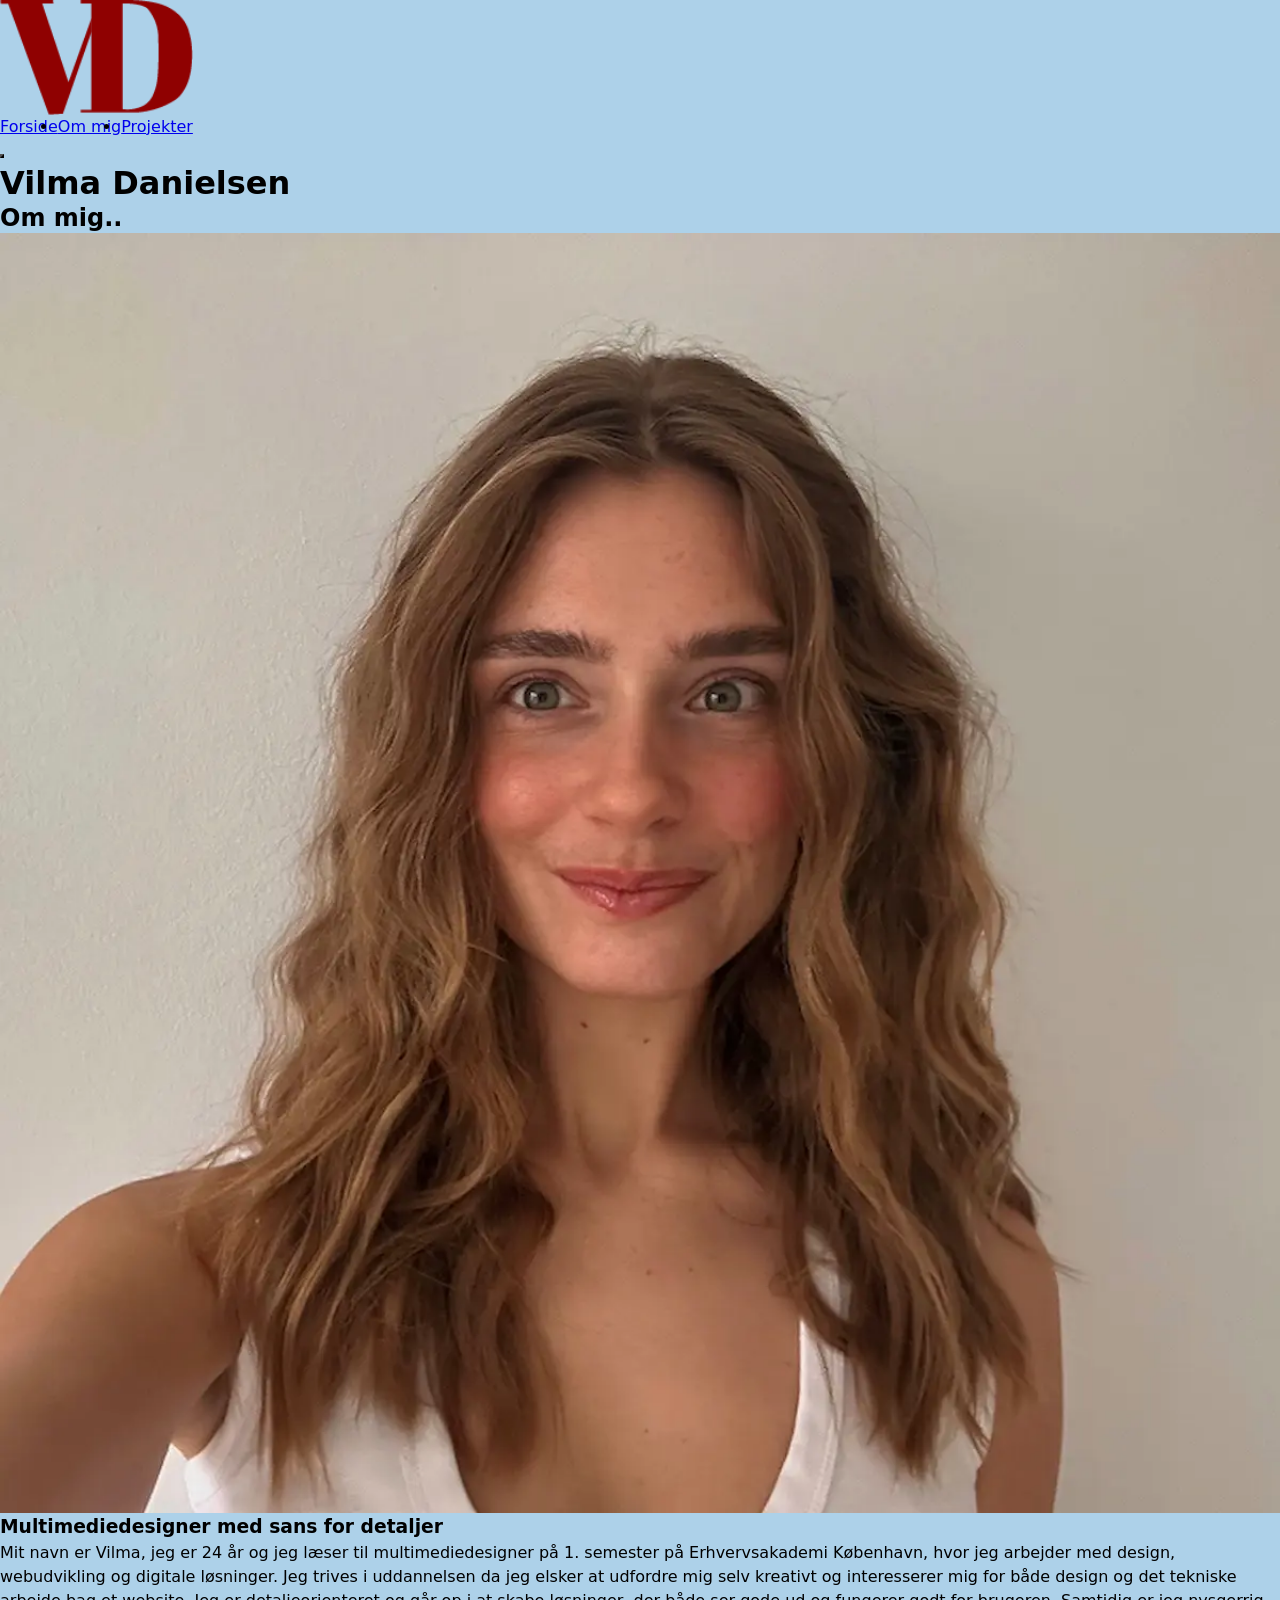
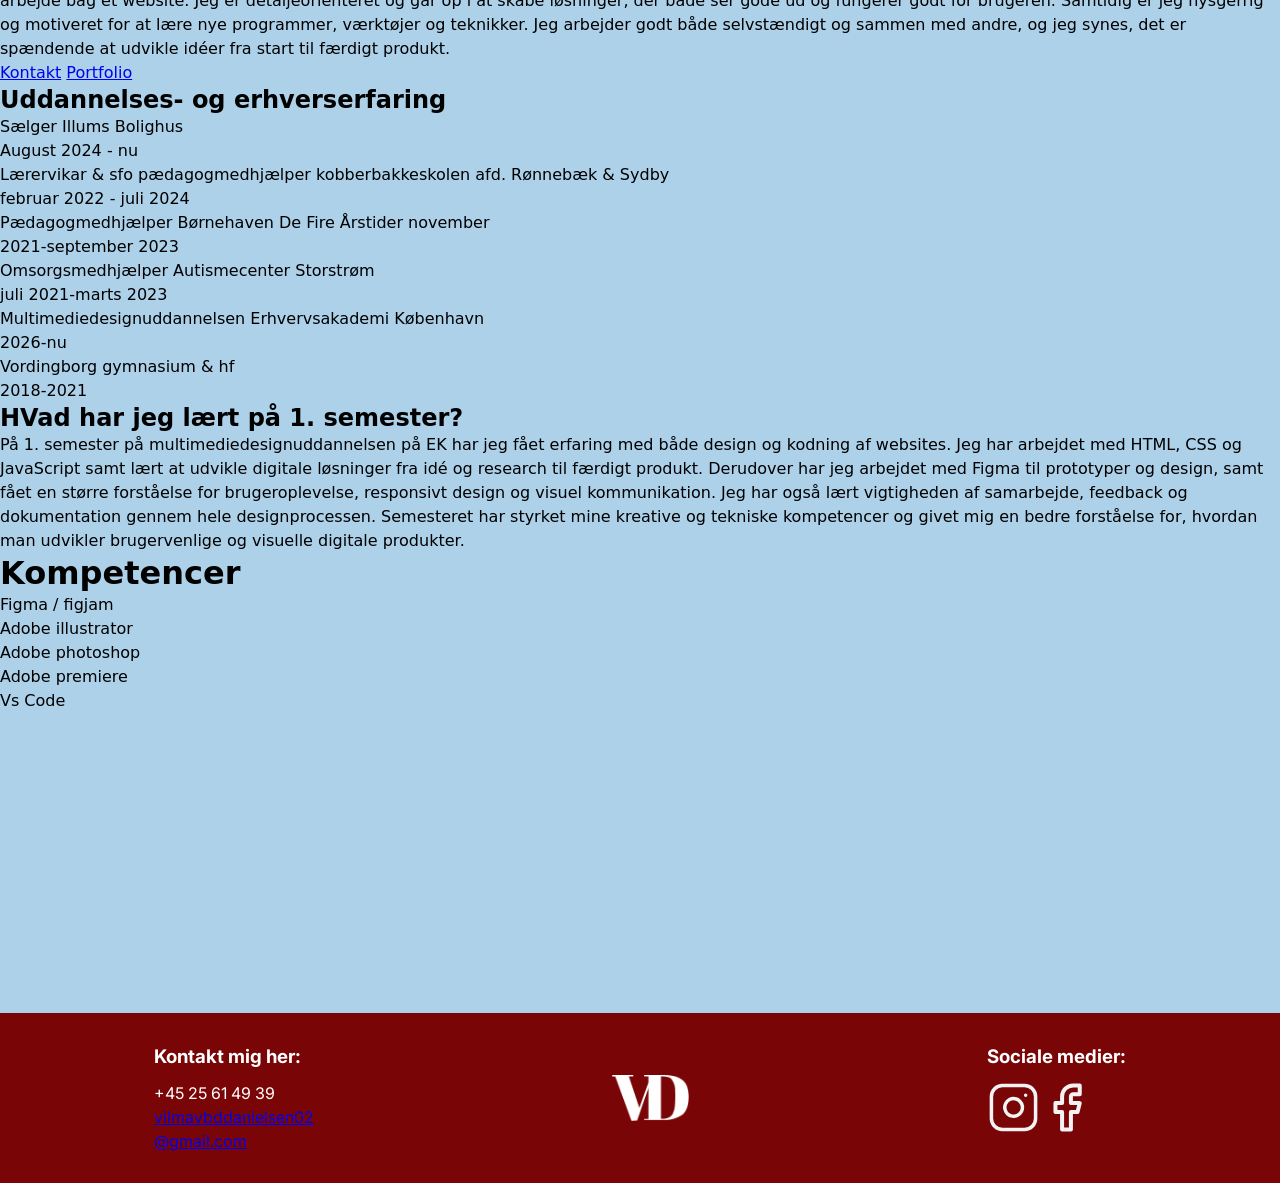
==== ommig.html @ a0822fd2 "første commit" ====
<!DOCTYPE html>
<html lang="da">

<head>
    <meta charset="UTF-8">
    <meta name="viewport" content="width=device-width, initial-scale=1.0">
    <title>Om mig</title>
    <meta name="robots" content="noindex">
    <link rel="preconnect" href="https://fonts.googleapis.com">
    <link rel="preconnect" href="https://fonts.gstatic.com" crossorigin>
    <link
        href="https://fonts.googleapis.com/css2?family=Bangers&family=Hedvig+Letters+Serif:opsz@12..24&family=Manrope:wght@200..800&display=swap"
        rel="stylesheet">
    <link rel="preconnect" href="https://fonts.googleapis.com">
    <link rel="preconnect" href="https://fonts.gstatic.com" crossorigin>
    <link
        href="https://fonts.googleapis.com/css2?family=Bangers&family=Hedvig+Letters+Serif:opsz@12..24&family=Inter:ital,opsz,wght@0,14..32,100..900;1,14..32,100..900&family=Manrope:wght@200..800&display=swap"
        rel="stylesheet">
    <link rel="stylesheet" href="custom.css">
    <link rel="stylesheet" href="layout.css">
    <link rel="stylesheet" href="style.css">


</head>

<body>

    <body>
        <header>
            <nav>
                <div>
                    <a class="logo-btn" href="index.html"><img src="img/logo.webp" alt="logo"></a>
                </div>
                <ul class="menu">
                    <li><a href="index.html">Forside</a></li>
                    <li><a href="ommig.html">Om mig</a></li>
                    <li><a href="projekter.html">Projekter</a></li>
                </ul>

                <button class="burger">
                    <span class="line"></span>
                    <span class="line"></span>
                    <span class="line"></span>
                </button>
            </nav>

        </header>

        <main>
            <h1>Vilma Danielsen</h1>
            <h2>Om mig..</h2>

            <!------ Om mig afsnit  ------>

            <div class="grid_1-1">
                <div><img src="img/portrait.webp" alt="portræt"></div>
                <div>
                    <h3>Multimediedesigner med
                        sans for detaljer</h3>
                    <p>Mit navn er Vilma, jeg er 24 år og jeg læser til multimediedesigner på 1. semester på
                        Erhvervsakademi København, hvor
                        jeg arbejder med design, webudvikling og digitale løsninger. Jeg trives i uddannelsen da jeg
                        elsker at udfordre mig selv
                        kreativt og interesserer mig for både design og det tekniske arbejde bag et website.

                        Jeg er detaljeorienteret og går op i at skabe løsninger, der både ser gode ud og fungerer godt
                        for brugeren. Samtidig er
                        jeg nysgerrig og motiveret for at lære nye programmer, værktøjer og teknikker. Jeg arbejder godt
                        både selvstændigt og
                        sammen med andre, og jeg synes, det er spændende at udvikle idéer fra start til færdigt produkt.
                    </p>

                    <!----- knapper i 'om mig'-afsnittet ------>
                    <div class="grid_1-1">
                        <a class="kontaktknap" href="#">Kontakt</a>
                        <a class="projekterknap" href="projekter.html">Portfolio</a>
                    </div>
                </div>
            </div>


            <!------ Uddannelses- og erhverserfaring liste ------>
            <h2>Uddannelses- og erhverserfaring</h2>
            <div class="grid_1-1">
                <div>
                    <ul>
                        <li>Sælger Illums Bolighus <br> August 2024 - nu</li>
                        <li> Lærervikar & sfo pædagogmedhjælper kobberbakkeskolen afd. Rønnebæk & Sydby <br> februar
                            2022 - juli 2024</li>
                        <li>Pædagogmedhjælper Børnehaven De Fire Årstider november <br> 2021-september 2023</li>

                        <li>Omsorgsmedhjælper Autismecenter Storstrøm <br> juli 2021-marts 2023</li>
                    </ul>
                </div>
                <!------------- opdelings-streg  -------------->
                <div>
                    <span class="footerline"></span>
                </div>
                <div>
                    <ul>
                        <li>Multimediedesignuddannelsen Erhvervsakademi København <br>2026-nu</li>
                        <li>Vordingborg gymnasium & hf <br> 2018-2021</li>
                    </ul>
                </div>
            </div>


            <!----- Afsnit om 1. semester  ----->

            <div class="semester-info">
                <h2>HVad har jeg lært på 1. semester?</h2>
                <p>På 1. semester på multimediedesignuddannelsen på EK har jeg fået erfaring med både design og kodning
                    af
                    websites. Jeg
                    har arbejdet med HTML, CSS og JavaScript samt lært at udvikle digitale løsninger fra idé og research
                    til
                    færdigt
                    produkt.

                    Derudover har jeg arbejdet med Figma til prototyper og design, samt fået en større forståelse for
                    brugeroplevelse,
                    responsivt design og visuel kommunikation.

                    Jeg har også lært vigtigheden af samarbejde, feedback og dokumentation gennem hele designprocessen.
                    Semesteret har
                    styrket mine kreative og tekniske kompetencer og givet mig en bedre forståelse for, hvordan man
                    udvikler
                    brugervenlige
                    og visuelle digitale produkter.</p>
            </div>

            <!----- kompetencer  -------->

            <h1>Kompetencer</h1>
            <div class="grid_1-1-1-1-1">
                <div>
                    <p>Figma / figjam</p>
                </div>
                <div>
                    <p>Adobe illustrator</p>
                </div>
                <div>
                    <p>Adobe photoshop</p>
                </div>
                <div>
                    <p>Adobe premiere</p>
                </div>
                <div>
                    <p>Vs Code</p>
                </div>
            </div>

        </main>


        <footer>
            <div class="footer-sektion">
                <div class="kontaktoplysninger">
                    <h3> Kontakt mig her:</h3>
                    <p>+45 25 61 49 39</p>
                    <a href="vilmavbddanielsen02@gmail.com">vilmavbddanielsen02 <br>@gmail.com</a>
                </div>
                <div class="logofooter">
                    <a href="index.html"><img src="img/logowhite.webp" alt="logo"></a>
                </div>
                <div>
                    <h3>Sociale medier:</h3>
                    <div class="medierikoner">
                        <div><a href="https://www.instagram.com/vilmabaltzer/"><img src="img/ig-logo.svg"
                                    alt="insta"></a>
                        </div>
                        <div><a href="https://www.facebook.com/profile.php?id=100009377991210&locale=da_DK"><img
                                    src="img/fb-logo.svg" alt="fb"></a>
                        </div>
                    </div>
                </div>

            </div>

        </footer>

    </body>







</body>

</html>
---- custom.css ----
:root {
  /*  Margins */
  --margin-head-bottom: 5px;
  --margin-inline: 30px;

  /* baggrundsfarve */
  --color-bg: #add1e9;

  /* bordeaux farve */
  --color-red: #7a0506;

  /* Global menu */
  --color-menu-bg: #ffffff;

  /* cta knapper */
  --cta-weight: bold;
  --cta-text-transform: uppercase;

  /* Headlines (size)*/
  --font-h1-size: 280px;
  --font-h2-size: 64px;
  --font-h3-size: 48px;

  /* Headlines (size)*/
  --font-h1-family: Hedvig Letters Serif;
  --font-h2-family: Inter;
  --font-h3-family: Inter;

  /* Headlines (color) */
  --color-headline-bg: #7a0506;

  /* Tekst */
  --color-text: #7a0506;
  --font-text-family: Inter;

  /* knapper radius */
  --btn-radius: 10px;

  /* favicon farve */
  --color-favicon: #000000;

  /* logo farve */
  --color-logo: #7a0506;
}
---- layout.css ----
/************************ mobil site  *****************************/

/********* header **************/

header {
  position: sticky; /*så den sidder fast*/
  top: 0; /*den sticker fra top 0*/
  display: flex;
}

.logoimg {
  width: 77px;
  height: 46px;
}

/**************** Menu ****************************/

/***************** forside ********************/

.hero {
  display: grid;
  grid-template-columns: 1fr 1fr;
  padding: 40px;
  max-width: 900px;
  position: relative;
}

/* stor overskrift */
.indexoverskrift {
  grid-column: 1/-1;
}

/* billede */
.indexvilma {
  grid-column: 2;
  grid-row: 2;
}

/*********** footer *******************/

.footer-sektion {
  display: flex;
  flex-direction: row;
  justify-content: space-around;
}

.medierikoner {
  display: flex;
  flex-direction: row;
}

/************************** desktop **************************/

@media (min-width: 1000px) {
  /* menu */
  nav ul {
    display: flex;
    justify-content: flex-end;
    align-items: center;
  }

  /********* forside *************/
  /*teaser projekter */

  .indexgrid_1-2 {
    display: grid;
    grid-template-columns: 1fr 2fr;
  }
}
---- style.css ----
/************* RESET **********/

*,
::before,
::after {
  box-sizing: border-box;
  margin: 0;
  padding: 0;
}

html {
  interpolate-size: allow-keywords;
  font-family: system-ui, sans-serif;
  line-height: 1.5;
  -webkit-font-smoothing: antialiased;
}

h1,
h2 {
  line-height: 1.25;
}

p,
li {
  text-wrap: pretty;
}

img,
svg {
  display: block;
  width: 100%;
  height: auto;
}

label {
  display: block;
}

input,
button,
textarea,
select {
  font: inherit;
  color: inherit;
  background-color: transparent;
  font-size: max(1em, 16px);
}

textarea {
  resize: none;
  min-height: 4lh;
}

legend {
  padding: 0;
}

select,
::picker(select) {
  appearance: base-select;
}

/******** FONTE ********/

.hedvig-letters-serif-overskrifter {
  font-family: "Hedvig Letters Serif", serif;
  font-optical-sizing: auto;
  font-weight: 400;
  font-style: normal;
}

.inter-tekst {
  font-family: "Inter", sans-serif;
  font-optical-sizing: auto;
  font-weight: normal;
  font-style: normal;
}

/* baggrundsfarve */
body {
  background-color: var(--color-bg);
}

/************* Forside ***************/

/* overskrifter*/
.indexoverskrift {
  font-family: var(--font-h1-family);
  font-size: 64px;
  color: var(--color-headline-bg);
  letter-spacing: -2.3%;
}

.ommigteaser {
  grid-column: 1/-1;
  font-family: var(--font-text-family);
  color: var(--color-text);
}
.ommigteaser h2 {
  margin-bottom: 20px;
}
.ommigteaser p {
  max-width: 350px;
  margin-bottom: 20px;
}

.ommigteaser a {
  display: inline-block;
  background: var(--color-red);
  color: white;
  padding: 10px 20px;
  text-decoration: none;
  border-radius: 5px;
}

/* billede */
.indexvilma {
  margin-top: -120px;
}
.indexvilma img {
  width: 100%;
  max-width: 300px;
}

.indexvilma p {
  margin-top: 5px;
  color: var(--color-text);
}

/******** projekter teaser ******/

.indexgrid_1-2 {
  background-color: var(--color-red);
  width: 100%;
  height: 600px;
  margin-inline: 45px;
  padding: 40px;
}

.teaserprojektimg {
  border: 1px solid black;
  object-fit: cover;
}

.indexgrid_1-2 h2 {
  color: white;
  margin-top: 20px;
}

.indexgrid_1-2 p {
  color: white;
  margin-top: 10px;
}

.indexprojektknap {
  display: inline-block;
  background: white;
  color: var(--color-red);
  padding: 10px 20px;
  text-decoration: none;
  border-radius: 5px;
}

/*** footer ***/

footer {
  background-color: var(--color-red);
  margin-top: 300px;
  padding-inline: 5px;
  padding-block: 30px;
  font-family: Inter;
  color: white;
  font-weight: 100px;
}

.logofooter {
  width: 77px;
  height: 46px;
  align-self: center;
}

.footer-sektion h3 {
  margin-bottom: 10px;
}
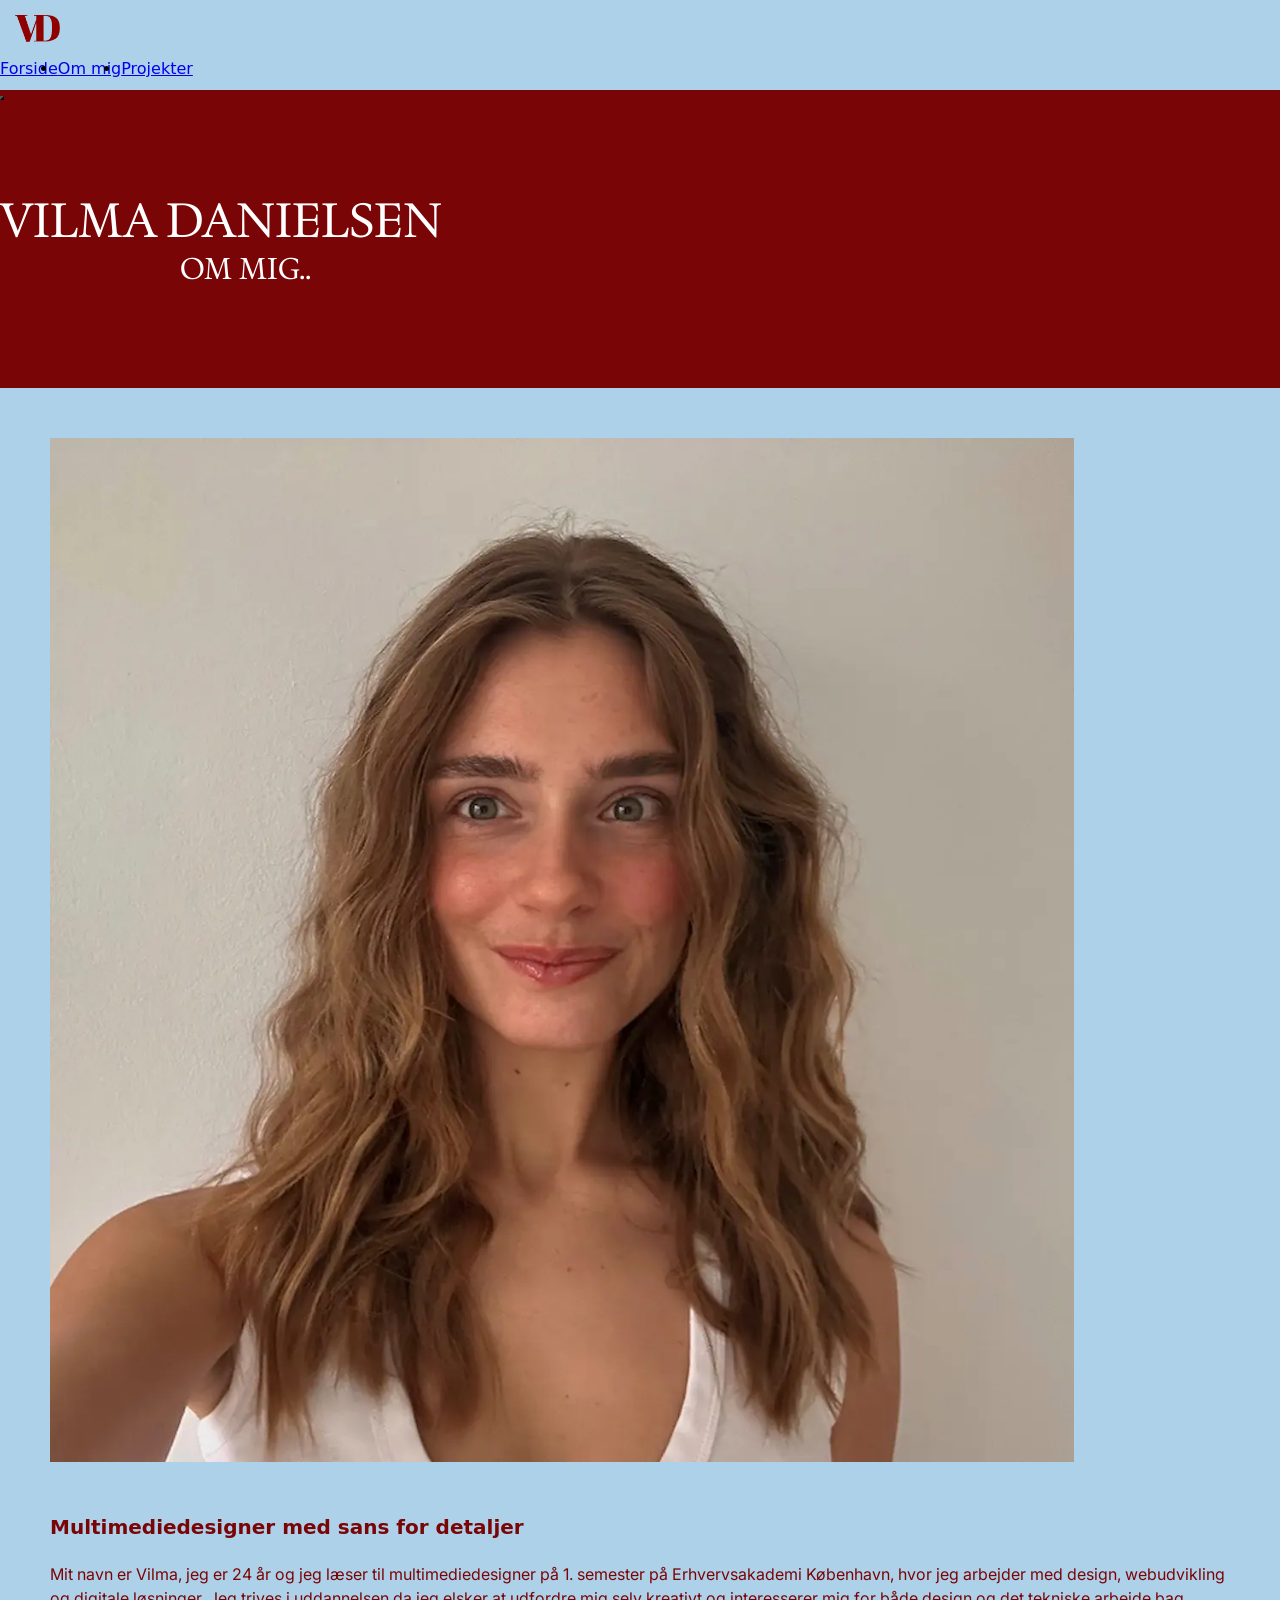
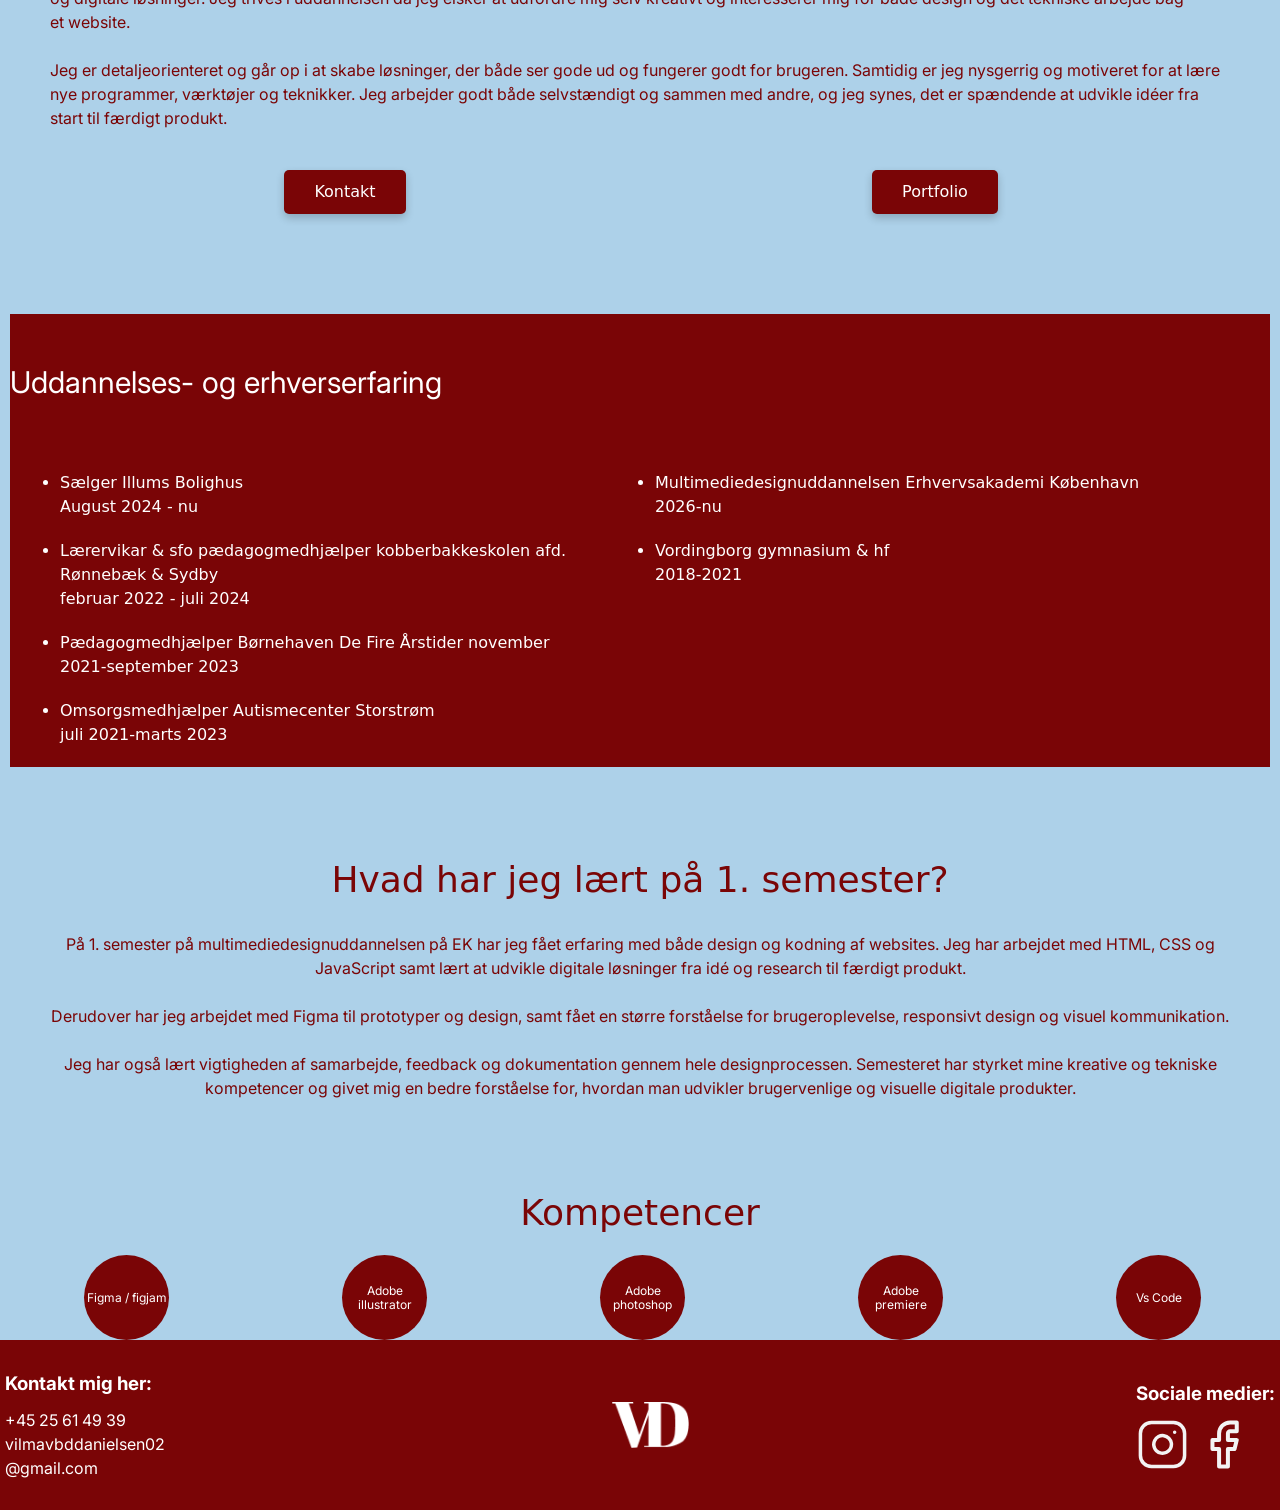
==== commit 18d4ff00: "mobilesite" ====
--- a/ommig.html
+++ b/ommig.html
@@ -47,109 +47,118 @@
         </header>
 
         <main>
-            <h1>Vilma Danielsen</h1>
-            <h2>Om mig..</h2>
-
-            <!------ Om mig afsnit  ------>
-
-            <div class="grid_1-1">
-                <div><img src="img/portrait.webp" alt="portræt"></div>
+            <section class="ommigside">
+                <div class="om-overskrifter">
+                    <h1>Vilma Danielsen</h1>
+                    <h2>Om mig..</h2>
+                </div>
+                <!------ Om mig afsnit  ------>
+
                 <div>
-                    <h3>Multimediedesigner med
-                        sans for detaljer</h3>
-                    <p>Mit navn er Vilma, jeg er 24 år og jeg læser til multimediedesigner på 1. semester på
-                        Erhvervsakademi København, hvor
-                        jeg arbejder med design, webudvikling og digitale løsninger. Jeg trives i uddannelsen da jeg
-                        elsker at udfordre mig selv
-                        kreativt og interesserer mig for både design og det tekniske arbejde bag et website.
-
-                        Jeg er detaljeorienteret og går op i at skabe løsninger, der både ser gode ud og fungerer godt
-                        for brugeren. Samtidig er
-                        jeg nysgerrig og motiveret for at lære nye programmer, værktøjer og teknikker. Jeg arbejder godt
-                        både selvstændigt og
-                        sammen med andre, og jeg synes, det er spændende at udvikle idéer fra start til færdigt produkt.
+                    <div><img class="om-img" src="img/portrait.webp" alt="portræt"></div>
+                    <div class="om-info">
+                        <h3>Multimediedesigner med
+                            sans for detaljer</h3>
+                        <p>Mit navn er Vilma, jeg er 24 år og jeg læser til multimediedesigner på 1. semester på
+                            Erhvervsakademi København, hvor
+                            jeg arbejder med design, webudvikling og digitale løsninger. Jeg trives i uddannelsen da jeg
+                            elsker at udfordre mig selv
+                            kreativt og interesserer mig for både design og det tekniske arbejde bag et website.
+                            <br><br>Jeg
+                            er detaljeorienteret og går op i at skabe løsninger, der både ser gode ud og fungerer
+                            godt
+                            for brugeren. Samtidig er
+                            jeg nysgerrig og motiveret for at lære nye programmer, værktøjer og teknikker. Jeg arbejder
+                            godt
+                            både selvstændigt og
+                            sammen med andre, og jeg synes, det er spændende at udvikle idéer fra start til færdigt
+                            produkt.
+                        </p>
+
+                        <!----- knapper i 'om mig'-afsnittet ------>
+                        <div class="omafsnitknapper">
+                            <a class="kontaktknap" href="#">Kontakt</a>
+                            <a class="projekterknap" href="projekter.html">Portfolio</a>
+                        </div>
+                    </div>
+                </div>
+            </section>
+
+            <!------ Uddannelses- og erhverserfaring liste ------>
+            <section class="om-udd">
+                <h2>Uddannelses- og erhverserfaring</h2>
+                <div class="grid_1-1">
+                    <div class="erhverv">
+                        <ul>
+                            <li>Sælger Illums Bolighus <br> August 2024 - nu</li>
+                            <li> Lærervikar & sfo pædagogmedhjælper kobberbakkeskolen afd. Rønnebæk & Sydby <br> februar
+                                2022 - juli 2024</li>
+                            <li>Pædagogmedhjælper Børnehaven De Fire Årstider november <br> 2021-september 2023</li>
+
+                            <li>Omsorgsmedhjælper Autismecenter Storstrøm <br> juli 2021-marts 2023</li>
+                        </ul>
+                    </div>
+                    <!------------- opdelings-streg  -------------->
+                    <!-- <div>
+                        <span class="footerline"></span>
+                    </div> -->
+                    <div class="uddannelse">
+                        <ul>
+                            <li>Multimediedesignuddannelsen Erhvervsakademi København <br>2026-nu</li>
+                            <li>Vordingborg gymnasium & hf <br> 2018-2021</li>
+                        </ul>
+                    </div>
+                </div>
+            </section>
+
+
+            <!----- Afsnit om 1. semester  ----->
+            <section>
+                <div class="semester-info">
+                    <h2>Hvad har jeg lært på 1. semester?</h2>
+                    <p>På 1. semester på multimediedesignuddannelsen på EK har jeg fået erfaring med både design og
+                        kodning
+                        af websites. Jeg har arbejdet med HTML, CSS og JavaScript samt lært at udvikle digitale
+                        løsninger
+                        fra idé og research
+                        til færdigt produkt. <br> <br>
+
+                        Derudover har jeg arbejdet med Figma til prototyper og design, samt fået en større forståelse
+                        for
+                        brugeroplevelse,
+                        responsivt design og visuel kommunikation.
+                        <br><br>Jeg har også lært vigtigheden af samarbejde, feedback og dokumentation gennem hele
+                        designprocessen.
+                        Semesteret har
+                        styrket mine kreative og tekniske kompetencer og givet mig en bedre forståelse for, hvordan man
+                        udvikler
+                        brugervenlige
+                        og visuelle digitale produkter.
                     </p>
-
-                    <!----- knapper i 'om mig'-afsnittet ------>
-                    <div class="grid_1-1">
-                        <a class="kontaktknap" href="#">Kontakt</a>
-                        <a class="projekterknap" href="projekter.html">Portfolio</a>
-                    </div>
-                </div>
-            </div>
-
-
-            <!------ Uddannelses- og erhverserfaring liste ------>
-            <h2>Uddannelses- og erhverserfaring</h2>
-            <div class="grid_1-1">
-                <div>
-                    <ul>
-                        <li>Sælger Illums Bolighus <br> August 2024 - nu</li>
-                        <li> Lærervikar & sfo pædagogmedhjælper kobberbakkeskolen afd. Rønnebæk & Sydby <br> februar
-                            2022 - juli 2024</li>
-                        <li>Pædagogmedhjælper Børnehaven De Fire Årstider november <br> 2021-september 2023</li>
-
-                        <li>Omsorgsmedhjælper Autismecenter Storstrøm <br> juli 2021-marts 2023</li>
-                    </ul>
-                </div>
-                <!------------- opdelings-streg  -------------->
-                <div>
-                    <span class="footerline"></span>
-                </div>
-                <div>
-                    <ul>
-                        <li>Multimediedesignuddannelsen Erhvervsakademi København <br>2026-nu</li>
-                        <li>Vordingborg gymnasium & hf <br> 2018-2021</li>
-                    </ul>
-                </div>
-            </div>
-
-
-            <!----- Afsnit om 1. semester  ----->
-
-            <div class="semester-info">
-                <h2>HVad har jeg lært på 1. semester?</h2>
-                <p>På 1. semester på multimediedesignuddannelsen på EK har jeg fået erfaring med både design og kodning
-                    af
-                    websites. Jeg
-                    har arbejdet med HTML, CSS og JavaScript samt lært at udvikle digitale løsninger fra idé og research
-                    til
-                    færdigt
-                    produkt.
-
-                    Derudover har jeg arbejdet med Figma til prototyper og design, samt fået en større forståelse for
-                    brugeroplevelse,
-                    responsivt design og visuel kommunikation.
-
-                    Jeg har også lært vigtigheden af samarbejde, feedback og dokumentation gennem hele designprocessen.
-                    Semesteret har
-                    styrket mine kreative og tekniske kompetencer og givet mig en bedre forståelse for, hvordan man
-                    udvikler
-                    brugervenlige
-                    og visuelle digitale produkter.</p>
-            </div>
-
+                </div>
+            </section>
             <!----- kompetencer  -------->
-
-            <h1>Kompetencer</h1>
-            <div class="grid_1-1-1-1-1">
-                <div>
-                    <p>Figma / figjam</p>
-                </div>
-                <div>
-                    <p>Adobe illustrator</p>
-                </div>
-                <div>
-                    <p>Adobe photoshop</p>
-                </div>
-                <div>
-                    <p>Adobe premiere</p>
-                </div>
-                <div>
-                    <p>Vs Code</p>
-                </div>
-            </div>
-
+            <section class="kompetencer">
+
+                <h2>Kompetencer</h2>
+                <div class="grid_1-1-1-1-1">
+                    <div class="cirkel">
+                        <p>Figma / figjam</p>
+                    </div>
+                    <div class="cirkel">
+                        <p>Adobe illustrator</p>
+                    </div>
+                    <div class="cirkel">
+                        <p>Adobe photoshop</p>
+                    </div>
+                    <div class="cirkel">
+                        <p>Adobe premiere</p>
+                    </div>
+                    <div class="cirkel" s>
+                        <p>Vs Code</p>
+                    </div>
+                </div>
+            </section>
         </main>
 
 
--- a/custom.css
+++ b/custom.css
@@ -19,7 +19,7 @@
   /* Headlines (size)*/
   --font-h1-size: 280px;
   --font-h2-size: 64px;
-  --font-h3-size: 48px;
+  --font-h3-size: 24px;
 
   /* Headlines (size)*/
   --font-h1-family: Hedvig Letters Serif;
@@ -32,6 +32,7 @@
   /* Tekst */
   --color-text: #7a0506;
   --font-text-family: Inter;
+  --font-text-size: 16px;
 
   /* knapper radius */
   --btn-radius: 10px;
--- a/layout.css
+++ b/layout.css
@@ -5,6 +5,7 @@
 header {
   position: sticky; /*så den sidder fast*/
   top: 0; /*den sticker fra top 0*/
+  z-index: 1;
   display: flex;
 }
 
@@ -13,40 +14,52 @@
   height: 46px;
 }
 
-/**************** Menu ****************************/
+/**************** Menu ***************/
 
-/***************** forside ********************/
+/*************** om mig s. 2 ***************/
 
-.hero {
+/* om mig afsnit */
+.omafsnitknapper {
   display: grid;
   grid-template-columns: 1fr 1fr;
-  padding: 40px;
-  max-width: 900px;
-  position: relative;
 }
 
-/* stor overskrift */
-.indexoverskrift {
-  grid-column: 1/-1;
+/* uddannelses og erhvervserfaring */
+.grid_1-1 {
+  display: grid;
+  grid-template-columns: 1fr 1fr;
+  align-items: start;
 }
 
-/* billede */
-.indexvilma {
+.erhverv {
+  grid-column: 1;
+  grid-row: 1;
+}
+
+.uddannelse {
   grid-column: 2;
-  grid-row: 2;
+  grid-row: 1;
+}
+
+/* kompetencer */
+.grid_1-1-1-1-1 {
+  display: grid;
+  grid-template-columns: repeat(5, 1fr);
+  gap: 10px;
+  justify-items: center;
 }
 
 /*********** footer *******************/
 
 .footer-sektion {
   display: flex;
-  flex-direction: row;
-  justify-content: space-around;
+  justify-content: space-between;
+  align-items: center;
 }
 
 .medierikoner {
   display: flex;
-  flex-direction: row;
+  gap: 8px;
 }
 
 /************************** desktop **************************/
@@ -59,7 +72,42 @@
     align-items: center;
   }
 
-  /********* forside *************/
+  /***************** forside ********************/
+
+  .hero {
+    display: grid;
+    grid-template-columns: 1fr 1fr;
+    position: relative;
+    max-width: 960px;
+    margin: 0 auto;
+  }
+
+  /* stor overskrift */
+  .indexoverskrift {
+    grid-column: 1/-1;
+  }
+
+  /***** om mig teaser ******/
+  .ommigteaser {
+    grid-column: 1;
+    grid-row: 2;
+  }
+
+  /* billede */
+
+  .indexvilma img {
+    width: clamp(250px, 40vw, 520px);
+    height: auto;
+  }
+
+  .indexvilma {
+    grid-column: 2;
+    grid-row: 2;
+    margin-top: -80px;
+    margin-right: 0px;
+    width: 100%;
+  }
+
   /*teaser projekter */
 
   .indexgrid_1-2 {
--- a/style.css
+++ b/style.css
@@ -76,32 +76,65 @@
   font-style: normal;
 }
 
-/* baggrundsfarve */
+/* generelle*/
+
+/*baggrundsfarve */
 body {
   background-color: var(--color-bg);
 }
 
+body p {
+  color: var(--color-text);
+  font-family: var(--font-text-family);
+  font-size: var(--font-text-size);
+}
+
+/********* header *******************/
+header {
+  background-color: var(--color-bg);
+  height: 60px;
+}
+.logo-btn img {
+  width: 45px;
+  height: 27px;
+  margin: 15px;
+}
+
 /************* Forside ***************/
 
-/* overskrifter*/
+/* hero sektion*/
 .indexoverskrift {
+  margin-top: 20px;
   font-family: var(--font-h1-family);
-  font-size: 64px;
+  font-size: clamp(5.5rem, 14vw, 10rem);
+  line-height: 0.75;
   color: var(--color-headline-bg);
   letter-spacing: -2.3%;
 }
 
+.indexvilma p {
+  margin-top: 5px;
+}
+
+.indexvilma {
+  width: 60%;
+  justify-self: right;
+  margin-top: -19%;
+}
+
+/* om mig sektion */
+
 .ommigteaser {
-  grid-column: 1/-1;
   font-family: var(--font-text-family);
-  color: var(--color-text);
+  margin-block: 50px 100px;
+  margin-inline: 20px;
 }
 .ommigteaser h2 {
   margin-bottom: 20px;
+  color: var(--color-text);
 }
 .ommigteaser p {
-  max-width: 350px;
-  margin-bottom: 20px;
+  margin-bottom: 15px;
 }
 
 .ommigteaser a {
@@ -111,66 +144,293 @@
   padding: 10px 20px;
   text-decoration: none;
   border-radius: 5px;
-}
-
-/* billede */
-.indexvilma {
-  margin-top: -120px;
-}
-.indexvilma img {
-  width: 100%;
-  max-width: 300px;
-}
-
-.indexvilma p {
-  margin-top: 5px;
-  color: var(--color-text);
-}
-
-/******** projekter teaser ******/
+  box-shadow: 0 4px 8px rgba(0, 0, 0, 0.2);
+}
+
+/*projekter teaser */
+
+.projektsektion {
+  background-color: var(--color-red);
+  padding: 50px 35px;
+  margin: 40px;
+}
 
 .indexgrid_1-2 {
-  background-color: var(--color-red);
-  width: 100%;
-  height: 600px;
-  margin-inline: 45px;
-  padding: 40px;
+  background-color: var(--color-bg);
+  max-width: 400px;
+  margin: 0 auto;
+  padding: 25px;
 }
 
 .teaserprojektimg {
-  border: 1px solid black;
+  border: 1px solid var(--color-red);
   object-fit: cover;
 }
 
 .indexgrid_1-2 h2 {
-  color: white;
+  color: var(--color-text);
   margin-top: 20px;
+  justify-self: left;
 }
 
 .indexgrid_1-2 p {
-  color: white;
+  color: var(--color-text);
   margin-top: 10px;
 }
+
+/* cta teaser projekt knap */
 
 .indexprojektknap {
   display: inline-block;
-  background: white;
-  color: var(--color-red);
+  background: var(--color-red);
+  color: white;
   padding: 10px 20px;
   text-decoration: none;
   border-radius: 5px;
-}
-
-/*** footer ***/
+  margin-top: 20px;
+  font-weight: normal;
+}
+
+/******************* Om mig s. 2 *****************************/
+
+/* overskrifter */
+.om-overskrifter {
+  background-color: var(--color-red);
+  padding-block: 100px;
+  font-family: var(--font-h1-family);
+  text-transform: uppercase;
+  margin-block: 30px;
+}
+
+.om-overskrifter h1,
+h2 {
+  font-weight: normal;
+  color: white;
+  justify-self: center;
+}
+
+.om-overskrifter h1 {
+  font-size: 48px;
+}
+
+.om-overskrifter h2 {
+  padding-left: 180px;
+  font-size: 30px;
+}
+
+/* portrætbillede */
+.om-img {
+  width: 80%;
+  margin: 50px;
+}
+
+/* om mig afsnit */
+.om-info {
+  margin-inline: 50px;
+}
+
+.om-info h3 {
+  margin-block: 50px 20px;
+  color: var(--color-text);
+  font-size: 20px;
+}
+
+.omafsnitknapper {
+  justify-items: center;
+  margin-block: 40px 100px;
+}
+/* styling af hver knap*/
+.kontaktknap,
+.projekterknap {
+  display: inline-block;
+  background: var(--color-red);
+  color: white;
+  padding: 10px 30px;
+  text-decoration: none;
+  border-radius: 5px;
+  box-shadow: 0 4px 8px rgba(0, 0, 0, 0.2);
+}
+
+/* uddanelses og erhvervserfaring afsnit*/
+
+.om-udd {
+  background-color: var(--color-red);
+  margin-inline: 10px;
+  padding-top: 50px;
+  margin-bottom: 50px;
+}
+
+.om-udd h2 {
+  font-family: Inter;
+  font-size: 30px;
+}
+
+/* .footerline {
+  height: 20px;
+  width: 2px;
+  color: white;
+  justify-self: center;
+} */
+.grid_1-1 {
+  margin-top: 50px;
+  margin-inline: 50px;
+  gap: 30px;
+  color: white;
+}
+
+.grid_1-1 li {
+  margin-block: 20px;
+  width: 95%;
+}
+
+/** lært på 1. semester afsnit */
+.semester-info {
+  text-align: center;
+  color: var(--color-text);
+  margin-inline: 50px;
+  margin-bottom: 50px;
+}
+
+.semester-info h2 {
+  color: var(--color-text);
+  font-size: 36px;
+  margin-block: 90px 30px;
+}
+
+/* mine kompetenxer */
+.kompetencer h2 {
+  text-align: center;
+  color: var(--color-text);
+  font-size: 36px;
+  margin-top: 90px;
+}
+
+.grid_1-1-1-1-1 div {
+  background-color: var(--color-red);
+  width: 85px;
+  height: 85px;
+  border-radius: 50%;
+  margin-inline-start: 5px;
+  margin-top: 20px;
+}
+
+.grid_1-1-1-1-1 p {
+  color: white;
+  font-size: 12px;
+}
+
+.cirkel {
+  width: 200px;
+  aspect-ratio: 1/1;
+
+  background-color: var(--color-red);
+  border-radius: 50%;
+
+  display: flex;
+  justify-content: center;
+  align-items: center;
+
+  color: white;
+  text-align: center;
+  font-size: 1.1rem;
+  line-height: 1.1;
+}
+
+/***************** mine projekter s. 3 *******************/
+.projekthero {
+  position: relative;
+  min-height: 280px;
+  padding: 20px;
+  overflow: hidden;
+}
+
+.projekthero h1 {
+  position: relative;
+  z-index: 2;
+  font-family: Georgia, serif;
+  font-size: 72px;
+  line-height: 0.9;
+  font-weight: 400;
+}
+.circle {
+  position: absolute;
+  width: 250px;
+  height: 250px;
+  background: white;
+  border-radius: 50%;
+  right: -80px;
+  top: 35px;
+  z-index: 1;
+}
+
+.mineprojekter {
+  padding: 20px;
+}
+
+.mineprojekter h2 {
+  text-align: center;
+  font-size: 22px;
+  margin-bottom: 10px;
+  font-weight: bold;
+  color: var(--color-text);
+}
+
+.projekt-kort {
+  background: var(--color-red);
+  margin-block: 40px;
+  padding: 14px;
+  display: grid;
+  grid-template-columns: 1fr;
+  gap: 14px;
+  margin-inline: 50px;
+  padding-inline: 20px;
+
+  box-shadow: 0 4px 12px rgba(0, 0, 0, 0.25);
+}
+
+.projekt-kort p,
+.projekt-kort h3 {
+  font-family: Inter;
+  color: white;
+  margin-inline: 20px;
+}
+
+.projekt-kort img {
+  width: 90%;
+  display: block;
+  justify-self: center;
+  margin-top: 20px;
+  border: 1px solid black;
+}
+.projekt-kort h3 {
+  font-size: 18px;
+  margin-bottom: 14px;
+  font-weight: normal;
+}
+
+.projekt-kort p {
+  font-size: 13px;
+  line-height: 1.2;
+  margin-bottom: 25px;
+}
+
+.projekt-kort a {
+  color: white;
+  font-size: 12px;
+  display: block;
+  text-align: right;
+}
+/******************* footer *****************************/
 
 footer {
   background-color: var(--color-red);
-  margin-top: 300px;
   padding-inline: 5px;
   padding-block: 30px;
   font-family: Inter;
-  color: white;
-  font-weight: 100px;
+}
+
+footer p {
+  color: white;
 }
 
 .logofooter {
@@ -181,4 +441,10 @@
 
 .footer-sektion h3 {
   margin-bottom: 10px;
-}
+  color: white;
+}
+
+.kontaktoplysninger a {
+  text-decoration: none;
+  color: white;
+}
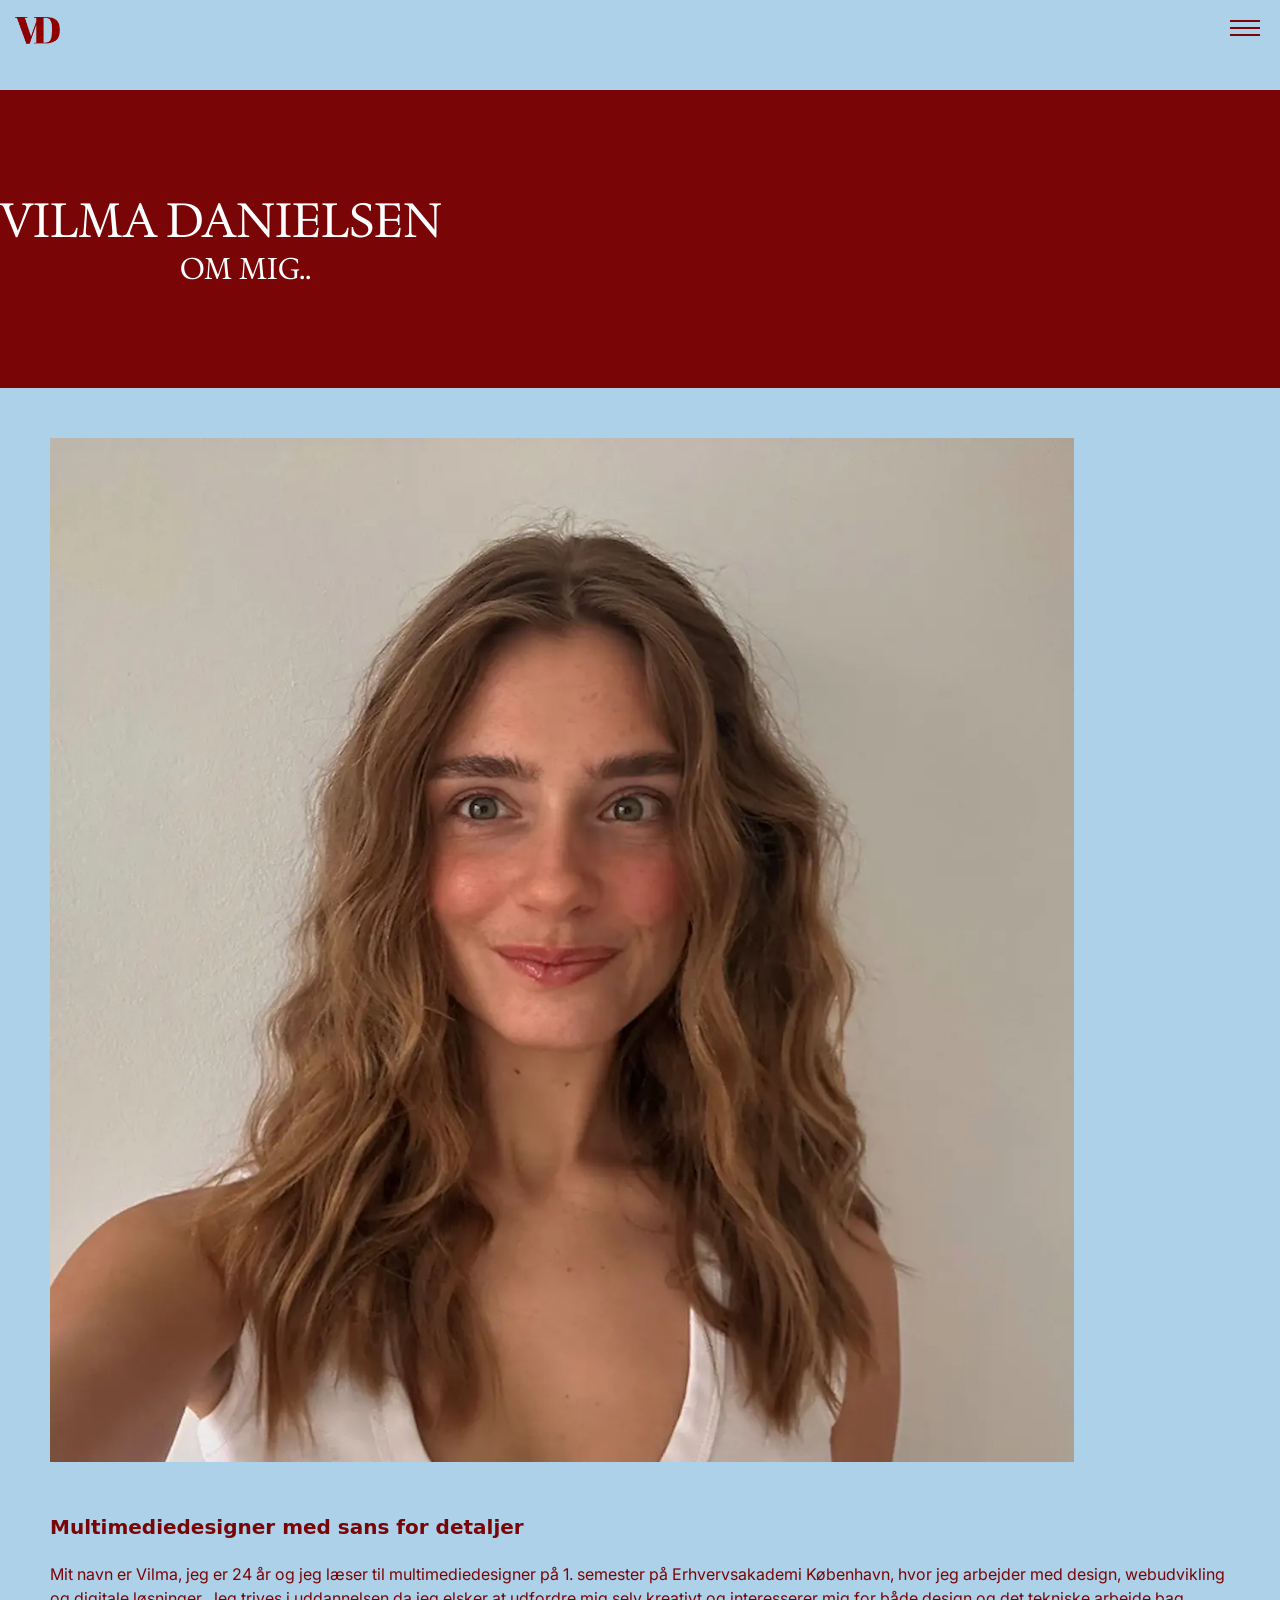
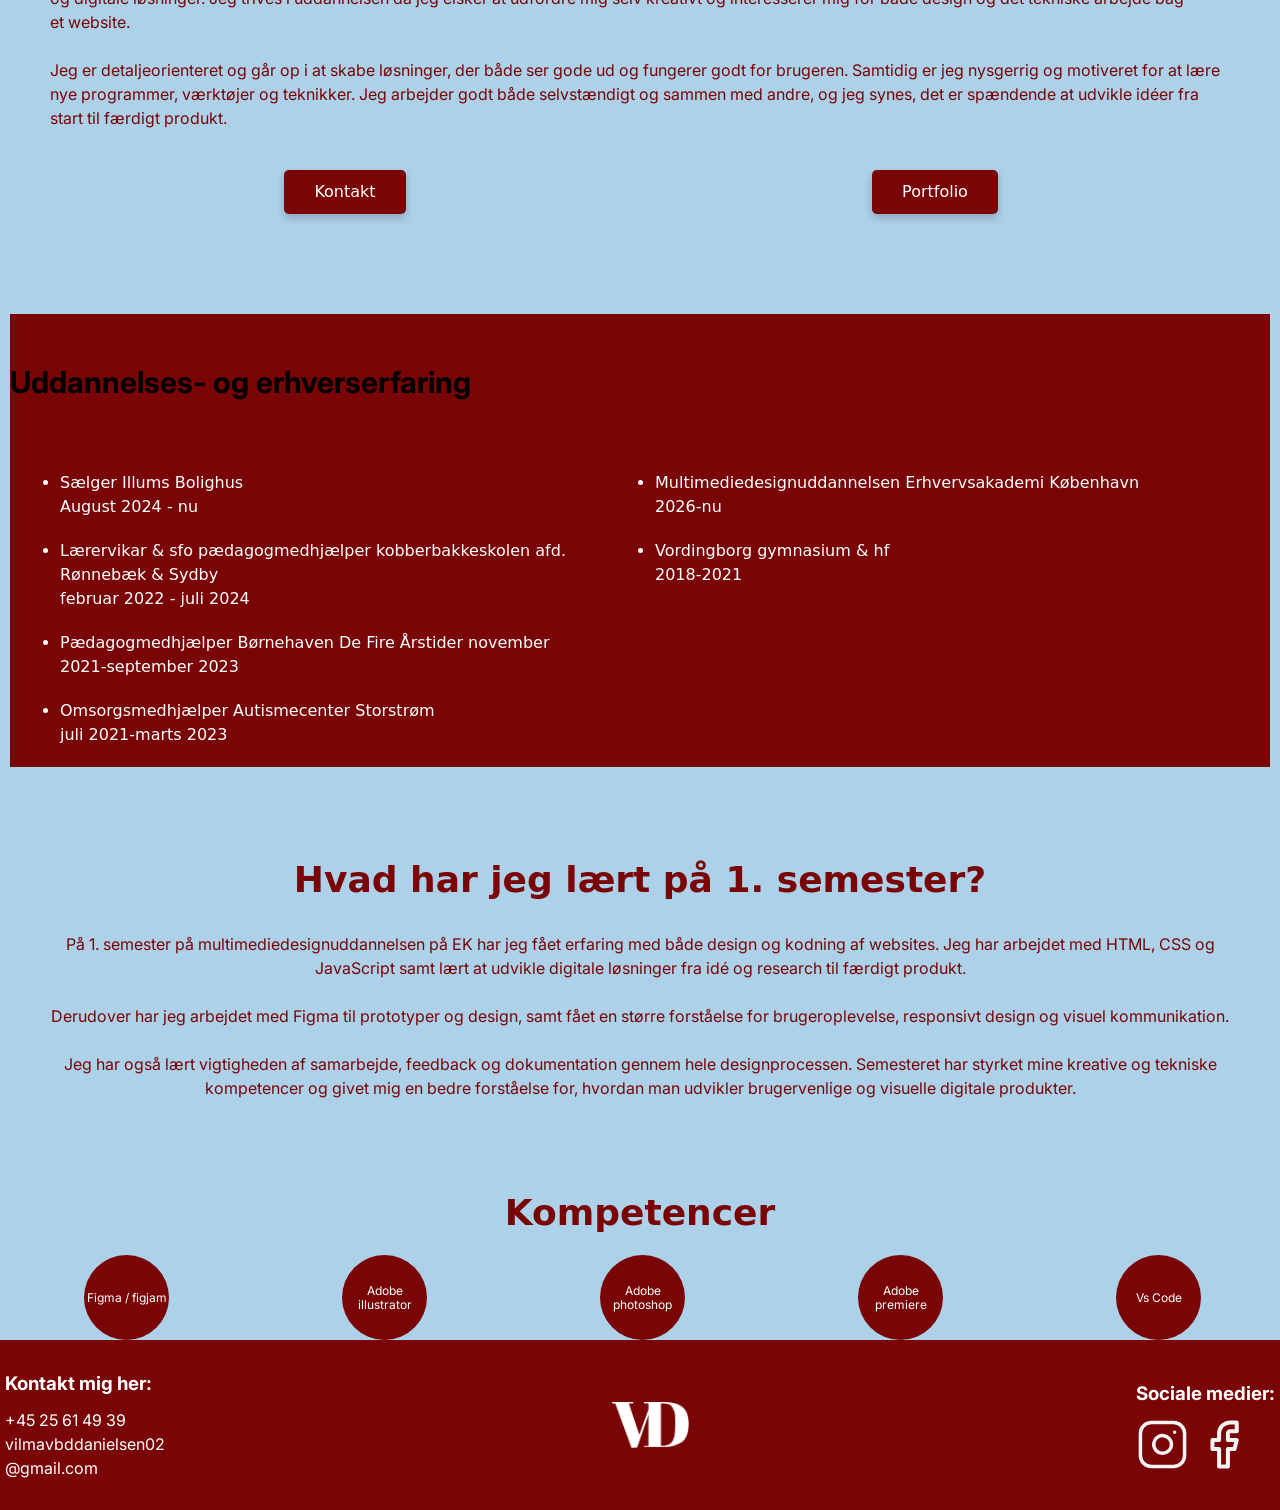
==== commit ef4ab0a7: "favicon, burgermenu" ====
--- a/ommig.html
+++ b/ommig.html
@@ -19,6 +19,7 @@
     <link rel="stylesheet" href="custom.css">
     <link rel="stylesheet" href="layout.css">
     <link rel="stylesheet" href="style.css">
+    <link rel="icon" type="image/webp" sizes="32x32" href="img/logo.webp">
 
 
 </head>
@@ -187,7 +188,7 @@
             </div>
 
         </footer>
-
+        <script src="menu.js"></script>
     </body>
 
 
--- a/layout.css
+++ b/layout.css
@@ -5,7 +5,7 @@
 header {
   position: sticky; /*så den sidder fast*/
   top: 0; /*den sticker fra top 0*/
-  z-index: 1;
+  z-index: 3;
   display: flex;
 }
 
--- a/style.css
+++ b/style.css
@@ -100,6 +100,101 @@
   margin: 15px;
 }
 
+/******************* menu ********************/
+.menu {
+  display: none;
+  list-style: none;
+}
+
+.menu li {
+  margin: 20px;
+}
+
+.menu li:last-child {
+  margin-right: 0;
+}
+
+.menu a {
+  display: block;
+  padding: 10px;
+  color: var(--color-text);
+  text-decoration: none;
+  transition: color 0.3s;
+}
+
+.menu a:hover {
+  font-weight: bold;
+}
+
+/******************************** Burger menu **************************/
+nav {
+  width: 100%;
+  display: flex;
+  justify-content: space-between;
+  align-items: center;
+}
+
+.burger {
+  /*størrelsen på burgermenuikonet*/
+  width: 30px;
+  height: 20px;
+  cursor: pointer; /*musen bliver til en hånd*/
+  margin-left: auto;
+  margin-right: 20px;
+}
+
+.burger .line {
+  /* stregerne der danner ikonet*/
+  display: block;
+  width: 100%;
+  height: 2px;
+  background-color: var(--color-red);
+  margin-bottom: 5px;
+  transition: 0.2s linear;
+}
+
+.burger {
+  /*gør at der ikke er kant og baggrund på ikonet*/
+  display: block;
+  background-color: transparent;
+  border: 0;
+}
+/* gør at krydset folder sig ud samt hastigheden på det*/
+.burger.active .line:nth-child(1) {
+  transform: rotate(45deg) translate(5px, 5px);
+  transition: 0.2s linear;
+}
+
+.burger.active .line:nth-child(2) {
+  opacity: 0;
+  transition: 0.15s linear;
+}
+
+.burger.active .line:nth-child(3) {
+  transform: rotate(-45deg) translate(5px, -5px);
+  transition: 0.2s linear;
+}
+/*selve menuboksen der folder sig ud*/
+nav.active .menu {
+  display: block;
+  background-color: var(--color-bg);
+  position: absolute;
+  top: 0; /* hvor langt nede skal starte*/
+  left: 50%; /*størrelse*/
+  border: 2px solid var(--color-red);
+
+  width: 100%; /* mindre boks */
+  box-shadow: 0 10px 10px rgba(0, 0, 0, 0.1);
+}
+
+nav.active .menu li {
+  margin: 10px 20px;
+}
+
+nav.active .menu a {
+  font-size: 20px;
+}
+
 /************* Forside ***************/
 
 /* hero sektion*/
@@ -203,7 +298,7 @@
 }
 
 .om-overskrifter h1,
-h2 {
+.om-overskrifter h2 {
   font-weight: normal;
   color: white;
   justify-self: center;
@@ -339,7 +434,7 @@
 /***************** mine projekter s. 3 *******************/
 .projekthero {
   position: relative;
-  min-height: 280px;
+  min-height: 300px;
   padding: 20px;
   overflow: hidden;
 }
@@ -347,19 +442,18 @@
 .projekthero h1 {
   position: relative;
   z-index: 2;
-  font-family: Georgia, serif;
-  font-size: 72px;
+  font-family: var(--font-h1-family);
+  font-size: 150px;
   line-height: 0.9;
-  font-weight: 400;
+  color: var(--color-text);
 }
 .circle {
   position: absolute;
-  width: 250px;
-  height: 250px;
+  width: 400px;
+  aspect-ratio: 1 / 1;
   background: white;
   border-radius: 50%;
   right: -80px;
-  top: 35px;
   z-index: 1;
 }
 
@@ -369,10 +463,11 @@
 
 .mineprojekter h2 {
   text-align: center;
-  font-size: 22px;
+  font-size: 32px;
   margin-bottom: 10px;
   font-weight: bold;
   color: var(--color-text);
+  margin-top: 50px;
 }
 
 .projekt-kort {
@@ -405,7 +500,7 @@
 .projekt-kort h3 {
   font-size: 18px;
   margin-bottom: 14px;
-  font-weight: normal;
+  font-weight: bold;
 }
 
 .projekt-kort p {
@@ -431,6 +526,7 @@
 
 footer p {
   color: white;
+  font-size: 20;
 }
 
 .logofooter {
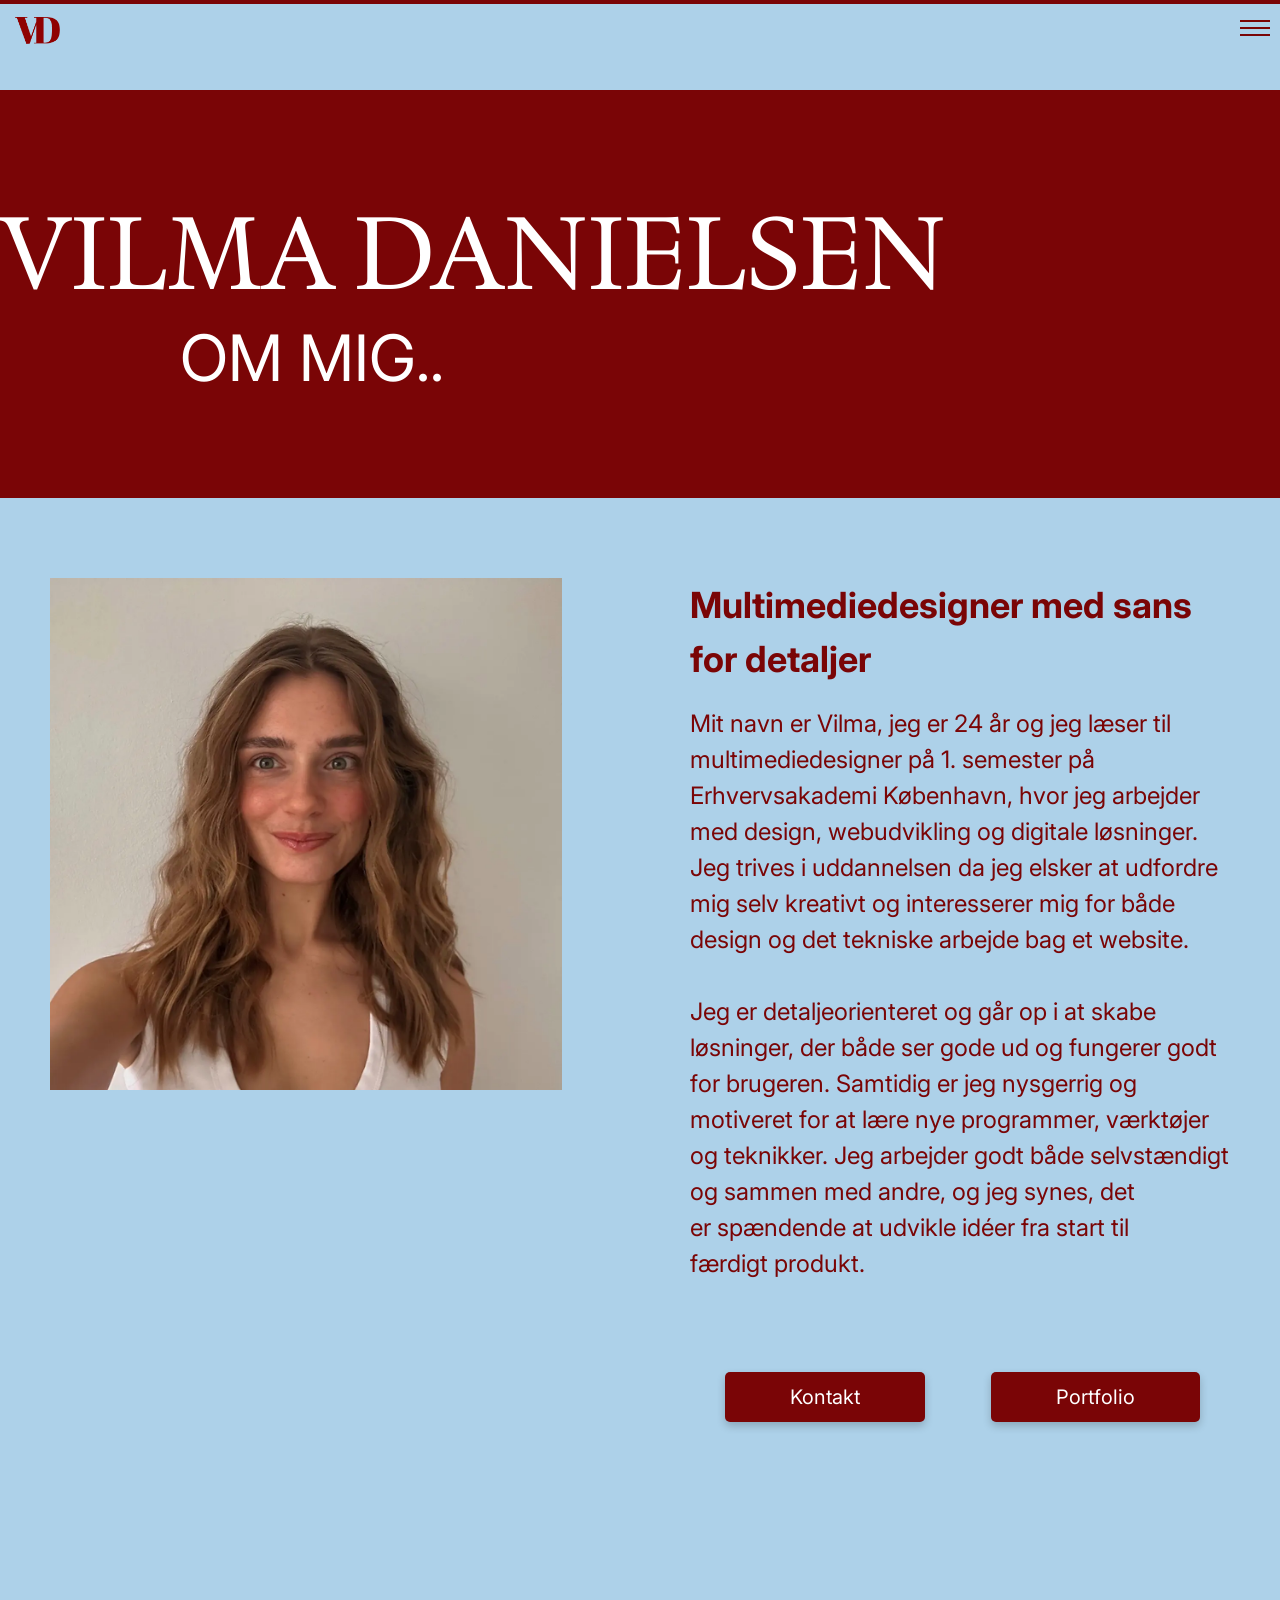
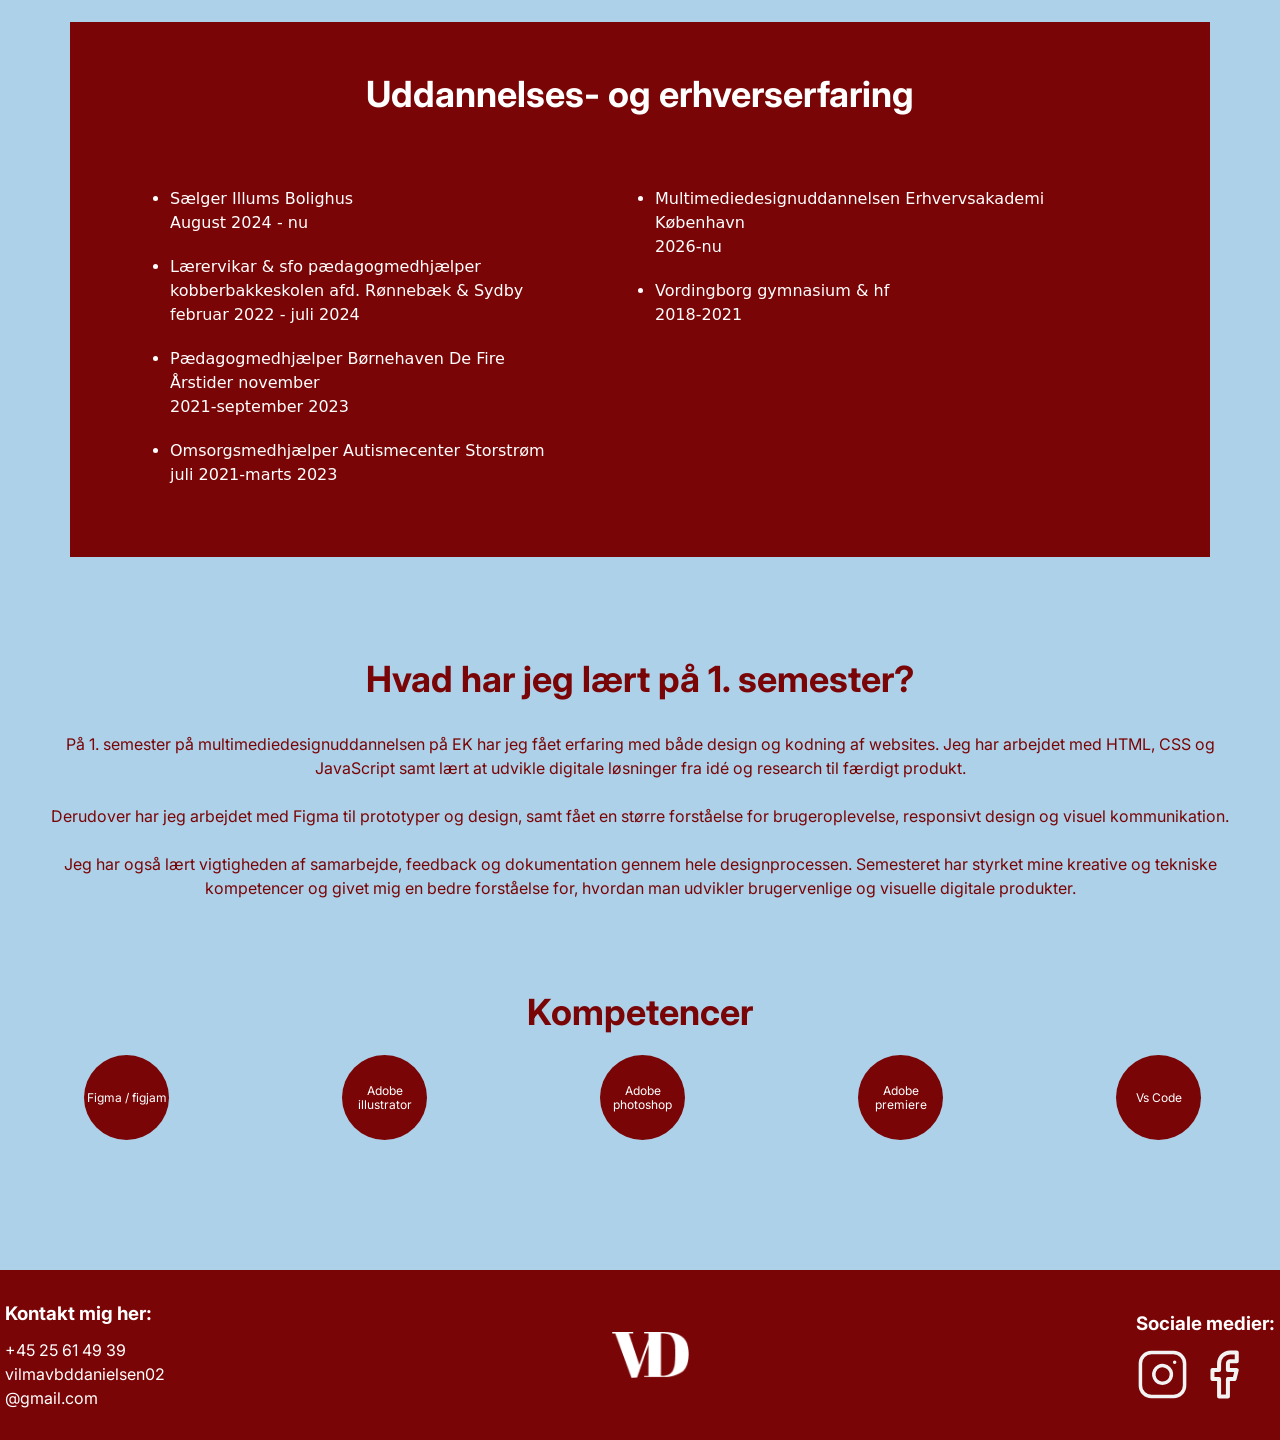
==== commit 8b603541: "forside desk færdig" ====
--- a/ommig.html
+++ b/ommig.html
@@ -55,7 +55,7 @@
                 </div>
                 <!------ Om mig afsnit  ------>
 
-                <div>
+                <div class="omafsnit">
                     <div><img class="om-img" src="img/portrait.webp" alt="portræt"></div>
                     <div class="om-info">
                         <h3>Multimediedesigner med
@@ -99,10 +99,7 @@
                             <li>Omsorgsmedhjælper Autismecenter Storstrøm <br> juli 2021-marts 2023</li>
                         </ul>
                     </div>
-                    <!------------- opdelings-streg  -------------->
-                    <!-- <div>
-                        <span class="footerline"></span>
-                    </div> -->
+
                     <div class="uddannelse">
                         <ul>
                             <li>Multimediedesignuddannelsen Erhvervsakademi København <br>2026-nu</li>
--- a/custom.css
+++ b/custom.css
@@ -17,7 +17,7 @@
   --cta-text-transform: uppercase;
 
   /* Headlines (size)*/
-  --font-h1-size: 280px;
+  --font-h1-size: clamp(6rem, 16.5vw, 17.5rem);
   --font-h2-size: 64px;
   --font-h3-size: 24px;
 
--- a/layout.css
+++ b/layout.css
@@ -5,7 +5,7 @@
 header {
   position: sticky; /*så den sidder fast*/
   top: 0; /*den sticker fra top 0*/
-  z-index: 3;
+  z-index: 10;
   display: flex;
 }
 
@@ -61,57 +61,3 @@
   display: flex;
   gap: 8px;
 }
-
-/************************** desktop **************************/
-
-@media (min-width: 1000px) {
-  /* menu */
-  nav ul {
-    display: flex;
-    justify-content: flex-end;
-    align-items: center;
-  }
-
-  /***************** forside ********************/
-
-  .hero {
-    display: grid;
-    grid-template-columns: 1fr 1fr;
-    position: relative;
-    max-width: 960px;
-    margin: 0 auto;
-  }
-
-  /* stor overskrift */
-  .indexoverskrift {
-    grid-column: 1/-1;
-  }
-
-  /***** om mig teaser ******/
-  .ommigteaser {
-    grid-column: 1;
-    grid-row: 2;
-  }
-
-  /* billede */
-
-  .indexvilma img {
-    width: clamp(250px, 40vw, 520px);
-    height: auto;
-  }
-
-  .indexvilma {
-    grid-column: 2;
-    grid-row: 2;
-    margin-top: -80px;
-    margin-right: 0px;
-    width: 100%;
-  }
-
-  /*teaser projekter */
-
-  .indexgrid_1-2 {
-    display: grid;
-    grid-template-columns: 1fr 2fr;
-  }
-}
--- a/style.css
+++ b/style.css
@@ -89,6 +89,12 @@
   font-size: var(--font-text-size);
 }
 
+body h2,
+h3,
+a {
+  font-family: var(--font-text-family);
+}
+
 /********* header *******************/
 header {
   background-color: var(--color-bg);
@@ -140,7 +146,7 @@
   height: 20px;
   cursor: pointer; /*musen bliver til en hånd*/
   margin-left: auto;
-  margin-right: 20px;
+  margin-right: 10px;
 }
 
 .burger .line {
@@ -180,10 +186,10 @@
   background-color: var(--color-bg);
   position: absolute;
   top: 0; /* hvor langt nede skal starte*/
-  left: 50%; /*størrelse*/
   border: 2px solid var(--color-red);
-
-  width: 100%; /* mindre boks */
+  /* størrelsen på boksen */
+  width: 50%;
+  right: 0;
   box-shadow: 0 10px 10px rgba(0, 0, 0, 0.1);
 }
 
@@ -199,33 +205,38 @@
 
 /* hero sektion*/
 .indexoverskrift {
+  position: relative;
   margin-top: 20px;
   font-family: var(--font-h1-family);
-  font-size: clamp(5.5rem, 14vw, 10rem);
+  font-size: clamp(5rem, 14vw, 17.5rem);
   line-height: 0.75;
   color: var(--color-headline-bg);
-  letter-spacing: -2.3%;
+  letter-spacing: 2%;
+
+  z-index: 3;
 }
 
 .indexvilma p {
   margin-top: 5px;
+  font-size: 24px;
+  font-weight: 200;
 }
 
 .indexvilma {
   width: 60%;
   justify-self: right;
-  margin-top: -19%;
+  margin-top: -12%;
 }
 
 /* om mig sektion */
 
 .ommigteaser {
   font-family: var(--font-text-family);
-  margin-block: 50px 100px;
-  margin-inline: 20px;
+  margin-block: 60px 100px;
+  margin-inline: 80px;
 }
 .ommigteaser h2 {
-  margin-bottom: 20px;
+  margin-bottom: 30px;
   color: var(--color-text);
 }
 .ommigteaser p {
@@ -257,9 +268,13 @@
   padding: 25px;
 }
 
-.teaserprojektimg {
+.indexgrid_1-2 img {
+  width: 100%;
+  max-width: 400px;
+  height: auto;
+  aspect-ratio: 1 / 1;
+  object-fit: cover;
   border: 1px solid var(--color-red);
-  object-fit: cover;
 }
 
 .indexgrid_1-2 h2 {
@@ -305,12 +320,12 @@
 }
 
 .om-overskrifter h1 {
-  font-size: 48px;
+  font-size: clamp(3rem, 8vw, 8.8rem);
 }
 
 .om-overskrifter h2 {
   padding-left: 180px;
-  font-size: 30px;
+  font-size: clamp(1.875rem, 5vw, 6rem);
 }
 
 /* portrætbillede */
@@ -327,7 +342,7 @@
 .om-info h3 {
   margin-block: 50px 20px;
   color: var(--color-text);
-  font-size: 20px;
+  font-size: 26px;
 }
 
 .omafsnitknapper {
@@ -350,14 +365,16 @@
 
 .om-udd {
   background-color: var(--color-red);
-  margin-inline: 10px;
+  margin-inline: 1px;
   padding-top: 50px;
-  margin-bottom: 50px;
+  margin-bottom: 30px;
 }
 
 .om-udd h2 {
   font-family: Inter;
-  font-size: 30px;
+  font-size: 26px;
+  color: white;
+  text-align: center;
 }
 
 /* .footerline {
@@ -509,12 +526,176 @@
   margin-bottom: 25px;
 }
 
-.projekt-kort a {
-  color: white;
-  font-size: 12px;
-  display: block;
-  text-align: right;
-}
+.projekt-kort button {
+  background: none;
+  border: none;
+  padding: 0;
+  color: white;
+  font: inherit;
+  text-decoration: underline;
+  cursor: pointer;
+  justify-self: end;
+  transition: opacity 0.2s;
+}
+
+.projekt-kort button:hover {
+  opacity: 0.7;
+}
+
+/****** pop over på forsiden ****/
+
+[popover] {
+  padding: 1rem;
+  margin-top: 50px;
+  max-height: 80%;
+  max-width: 600px;
+  width: 80%;
+
+  transition: 1s allow-discrete;
+  opacity: 0;
+  rotate: 360deg;
+  justify-self: center;
+}
+
+[popover] button {
+  position: sticky;
+  top: 0;
+  justify-self: end;
+  color: var(--color-text);
+}
+
+:popover-open {
+  display: grid;
+  opacity: 1;
+  rotate: none;
+}
+
+::backdrop {
+  backdrop-filter: blur(10px);
+}
+
+@starting-style {
+  :popover-open {
+    opacity: 0;
+    rotate: 360deg;
+  }
+}
+
+/**** styling af åbne artikler ********************/
+
+/* projekt 2*/
+
+#projekt-kort2_popover {
+  background-color: var(--color-bg);
+}
+
+#projekt-kort2_popover h1 {
+  font-size: 36px;
+  font-family: var(--font-h1-family);
+  color: var(--color-text);
+  margin-bottom: 30px;
+}
+
+#projekt-kort2_popover h2 {
+  text-align: left;
+}
+
+#projekt-kort2_popover p {
+  line-height: 25px;
+  color: var(--color-text);
+  font-size: 16px;
+}
+
+/* projekt 3*/
+
+#projekt-kort3_popover {
+  background-color: var(--color-bg);
+}
+
+#projekt-kort3_popover h1 {
+  font-size: 36px;
+  font-family: var(--font-h1-family);
+  color: var(--color-text);
+  margin-bottom: 30px;
+}
+
+#projekt-kort3_popover h2 {
+  text-align: left;
+}
+
+#projekt-kort3_popover p {
+  line-height: 25px;
+  color: var(--color-text);
+  font-size: 16px;
+}
+
+/* projekt 4*/
+
+#projekt-kort4_popover {
+  background-color: var(--color-bg);
+}
+
+#projekt-kort4_popover h1 {
+  font-size: 36px;
+  font-family: var(--font-h1-family);
+  color: var(--color-text);
+  margin-bottom: 30px;
+}
+
+#projekt-kort4_popover h2 {
+  text-align: left;
+}
+
+#projekt-kort4_popover p {
+  line-height: 25px;
+  color: var(--color-text);
+  font-size: 16px;
+}
+
+/* projekt 5*/
+
+#projekt-kort5_popover {
+  background-color: var(--color-bg);
+}
+
+#projekt-kort5_popover h1 {
+  font-size: 36px;
+  font-family: var(--font-h1-family);
+  color: var(--color-text);
+  margin-bottom: 30px;
+}
+
+#projekt-kort5_popover h2 {
+  text-align: left;
+}
+
+#projekt-kort5_popover p {
+  line-height: 25px;
+  color: var(--color-text);
+  font-size: 16px;
+}
+
+/*************************** scroll funktioner ********************************/
+
+/* scroll i toppen*/
+html::before {
+  content: "";
+  inset: 0; /*indsætter noget tilfældigt og giver det en farve*/
+  position: fixed;
+  background-color: var(--color-red);
+  block-size: 4px; /*højden*/
+  animation: scroll-line linear both 2s;
+  animation-timeline: scroll();
+  transform-origin: 0 0;
+  z-index: 1000;
+}
+@keyframes scroll-line {
+  from {
+    scale: 0 1; /* vokser 0 i højden og 1 i siderne*/
+  }
+}
+
+/**********************************************************/
 /******************* footer *****************************/
 
 footer {
@@ -522,6 +703,7 @@
   padding-inline: 5px;
   padding-block: 30px;
   font-family: Inter;
+  margin-top: 130px;
 }
 
 footer p {
@@ -544,3 +726,124 @@
   text-decoration: none;
   color: white;
 }
+
+/*************************************************************************/
+/************************** desktop ********************************************/
+
+@media (min-width: 1200px) {
+  /* menu */
+  nav ul {
+    display: flex;
+    justify-content: flex-end;
+    align-items: center;
+  }
+
+  /***************** forside ********************/
+
+  .hero {
+    display: grid;
+    grid-template-columns: 1fr 1fr;
+    position: relative;
+    margin: 0 auto;
+  }
+
+  /* stor overskrift */
+  .indexoverskrift {
+    grid-column: 1/-1;
+    font-size: var(--font-h1-size);
+    max-width: 1200px;
+    letter-spacing: 2%;
+  }
+
+  .indexvilma {
+    grid-column: 2;
+    width: 100%;
+    height: auto;
+    margin-top: -36%;
+    right: 0;
+  }
+
+  .indexvilma p {
+    font-size: 35px;
+  }
+  /***** om mig teaser ******/
+  .ommigteaser {
+    grid-column: 1;
+    grid-row: 3;
+    margin-inline: 50px;
+    margin-block: -85px 100px;
+  }
+
+  .ommigteaser p,
+  .indexgrid_1-2 p,
+  .om-info p {
+    font-size: 24px;
+    font-family: var(--font-text-family);
+  }
+
+  .ommigteaser h2,
+  .indexgrid_1-2 h2,
+  .om-info h3,
+  .om-udd h2 {
+    font-size: 36px;
+    font-family: var(--font-text-family);
+  }
+
+  /*teaser projekter */
+
+  .indexgrid_1-2 {
+    display: grid;
+    grid-template-columns: 1fr 2fr;
+    max-width: 1200px;
+    height: 430px;
+    gap: 50px;
+  }
+
+  .indexgrid_1-2 img {
+    width: 100%;
+    max-width: 400px;
+    height: auto;
+    aspect-ratio: 1 / 1;
+    object-fit: cover;
+    border: 1px solid var(--color-red);
+  }
+
+  /************************************************************************** Om mig s. 2 desktop ******************************************************************/
+
+  .omafsnit {
+    display: grid;
+    grid-template-columns: 1fr 1fr;
+    margin-bottom: 20px;
+  }
+  .ommigteaser a,
+  .indexprojektknap,
+  .kontaktknap,
+  .projekterknap {
+    padding: 10px 65px;
+    font-size: 20px;
+    transition: all 0.1s ease;
+  }
+
+  .kontaktknap,
+  .projekterknap {
+    margin-top: 50px;
+  }
+
+  .kontaktknap:hover,
+  .ommigteaser a:hover,
+  .indexprojektknap:hover,
+  .projekterknap:hover {
+    transform: translateY(-3px);
+    box-shadow: 0 8px 16px rgba(0, 0, 0, 0.3);
+    background-color: #7a0000;
+  }
+
+  /* uddannelse og erfaring afsnit */
+
+  .om-udd {
+    margin-block: 100px;
+    margin-inline: 70px;
+    padding: 50px;
+    justify-content: center;
+  }
+}
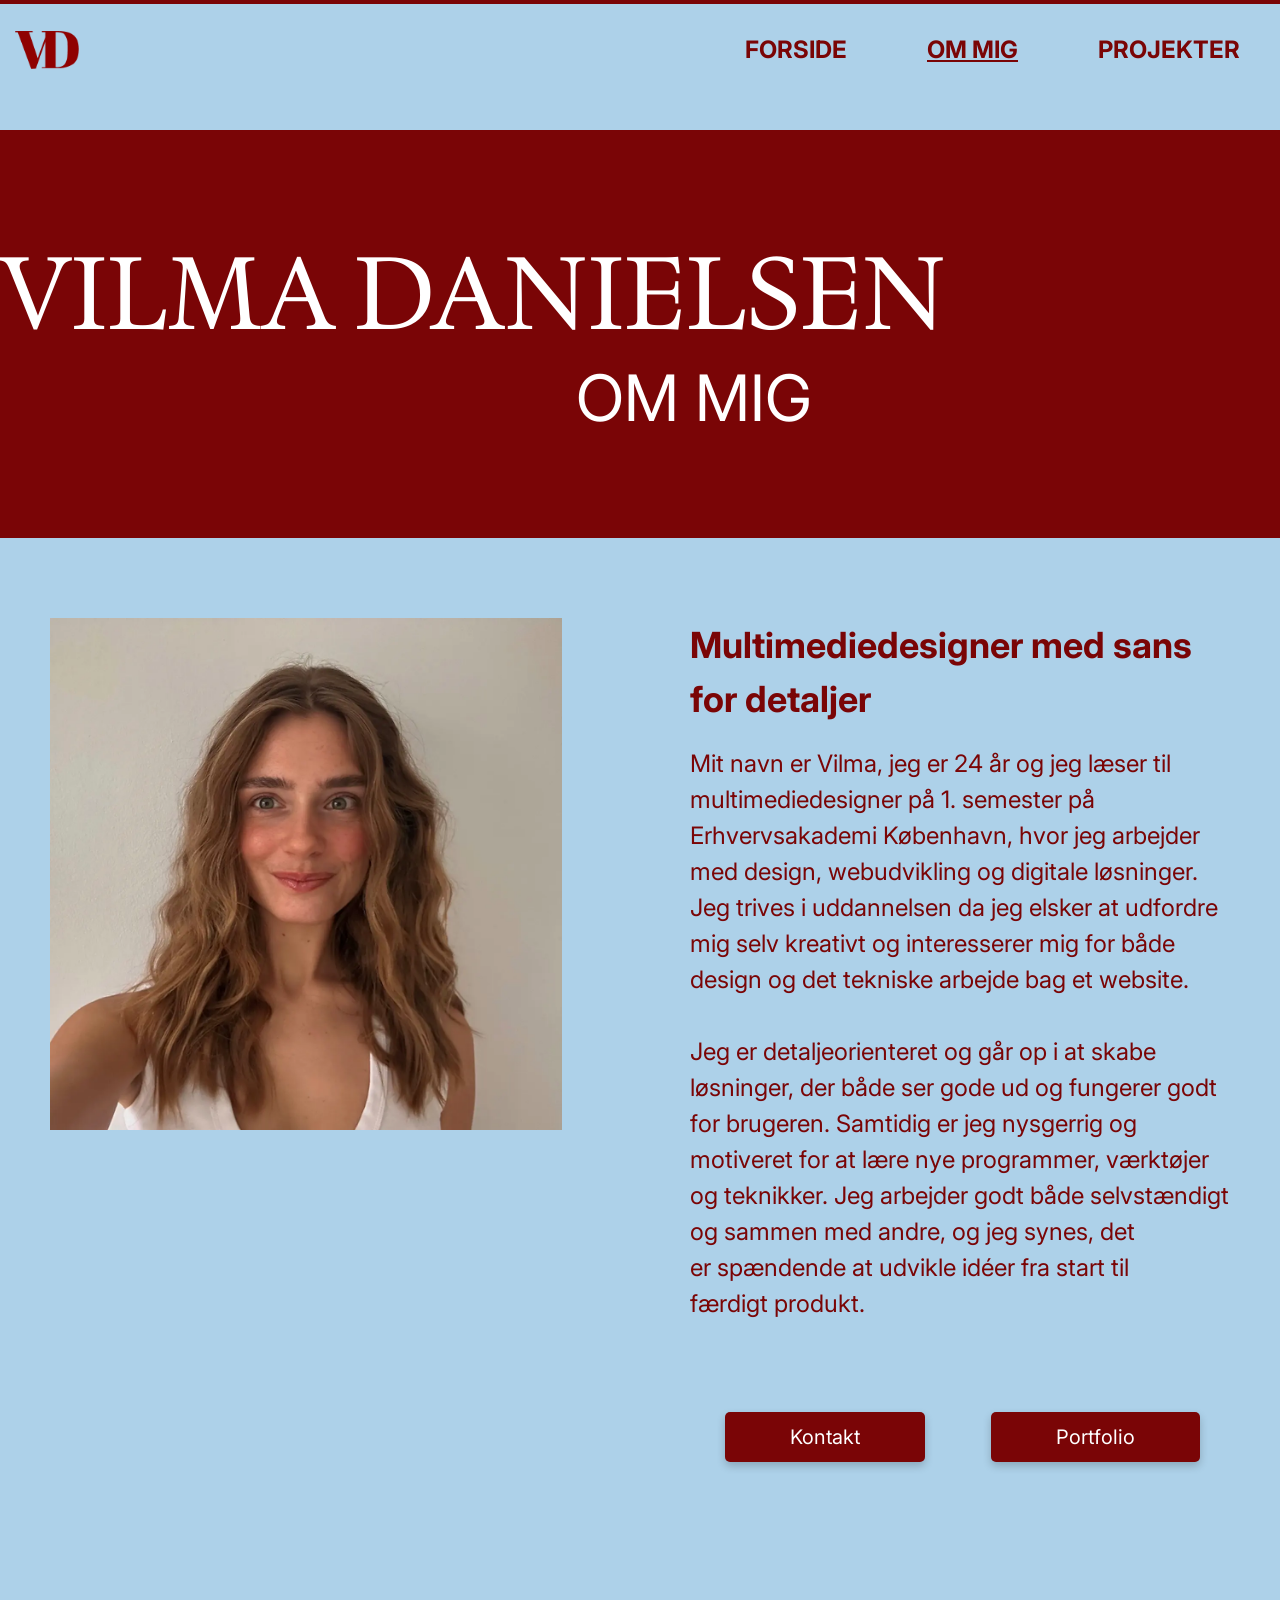
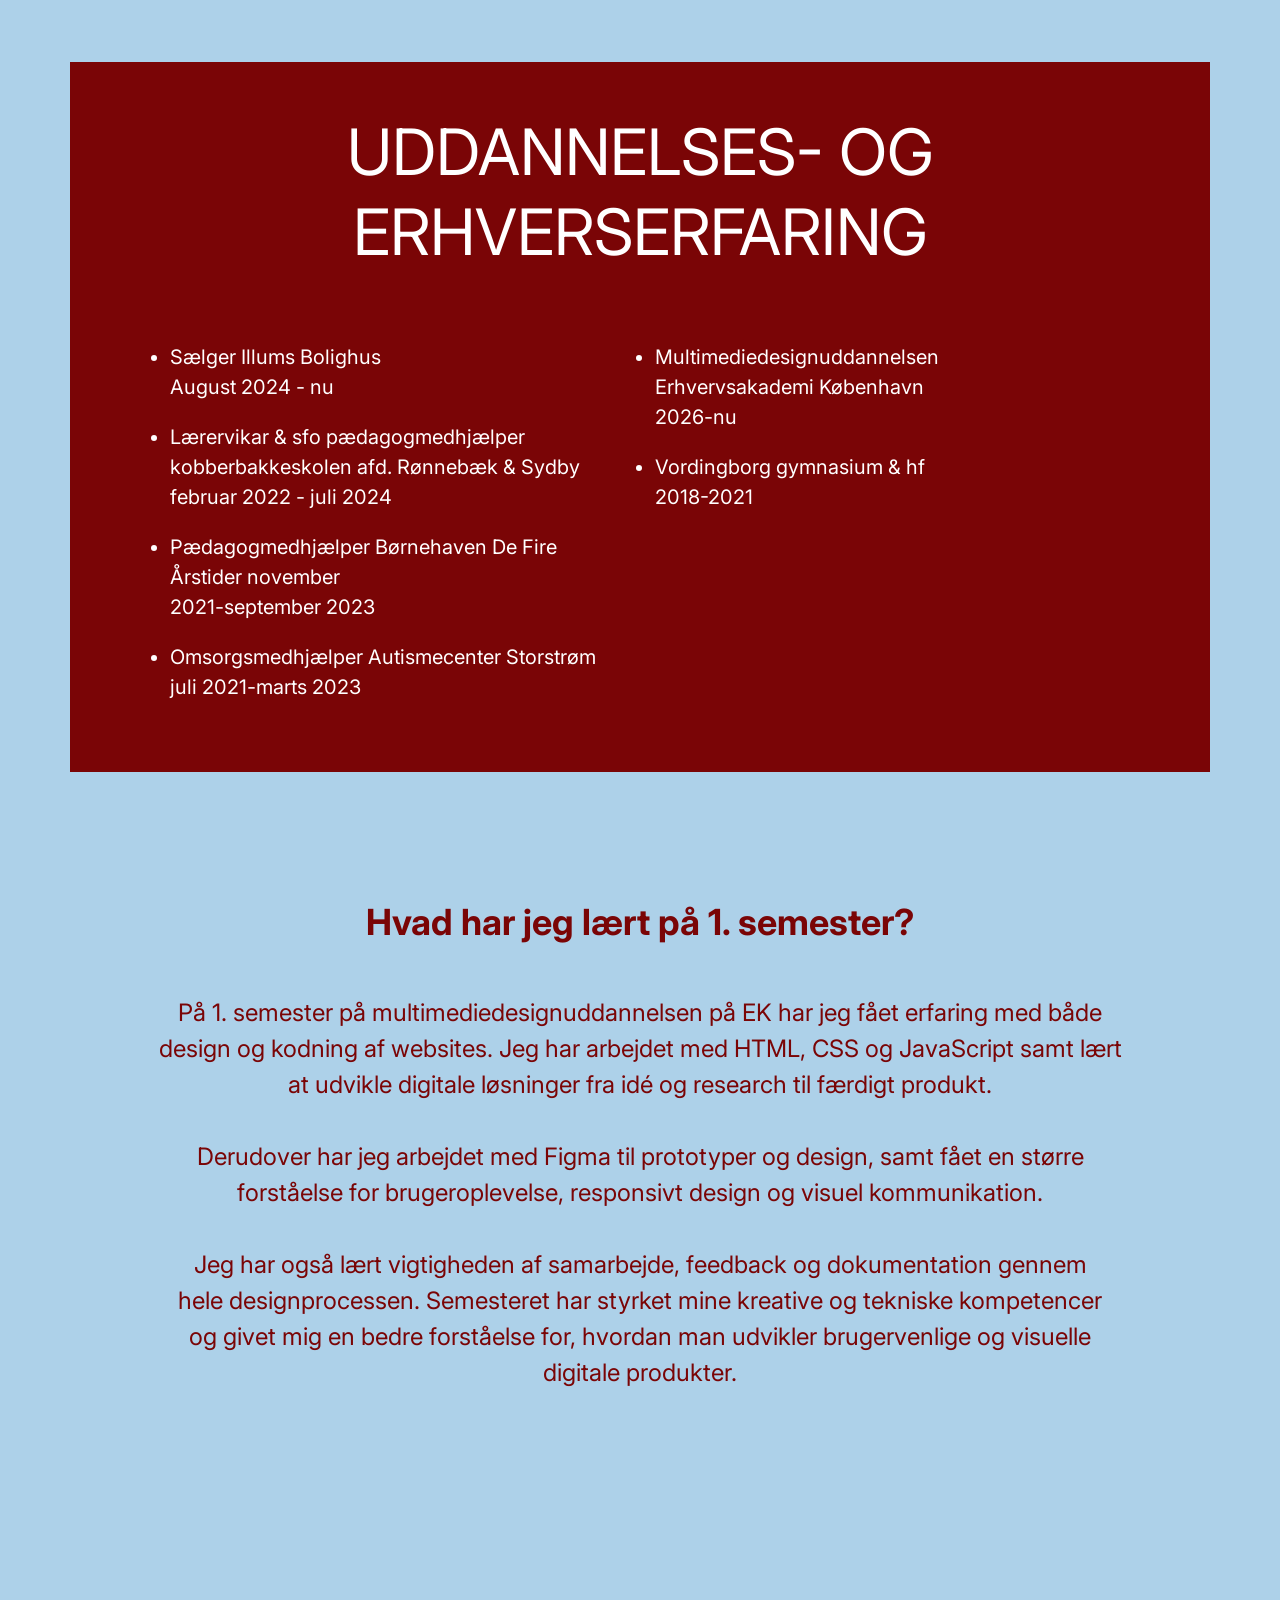
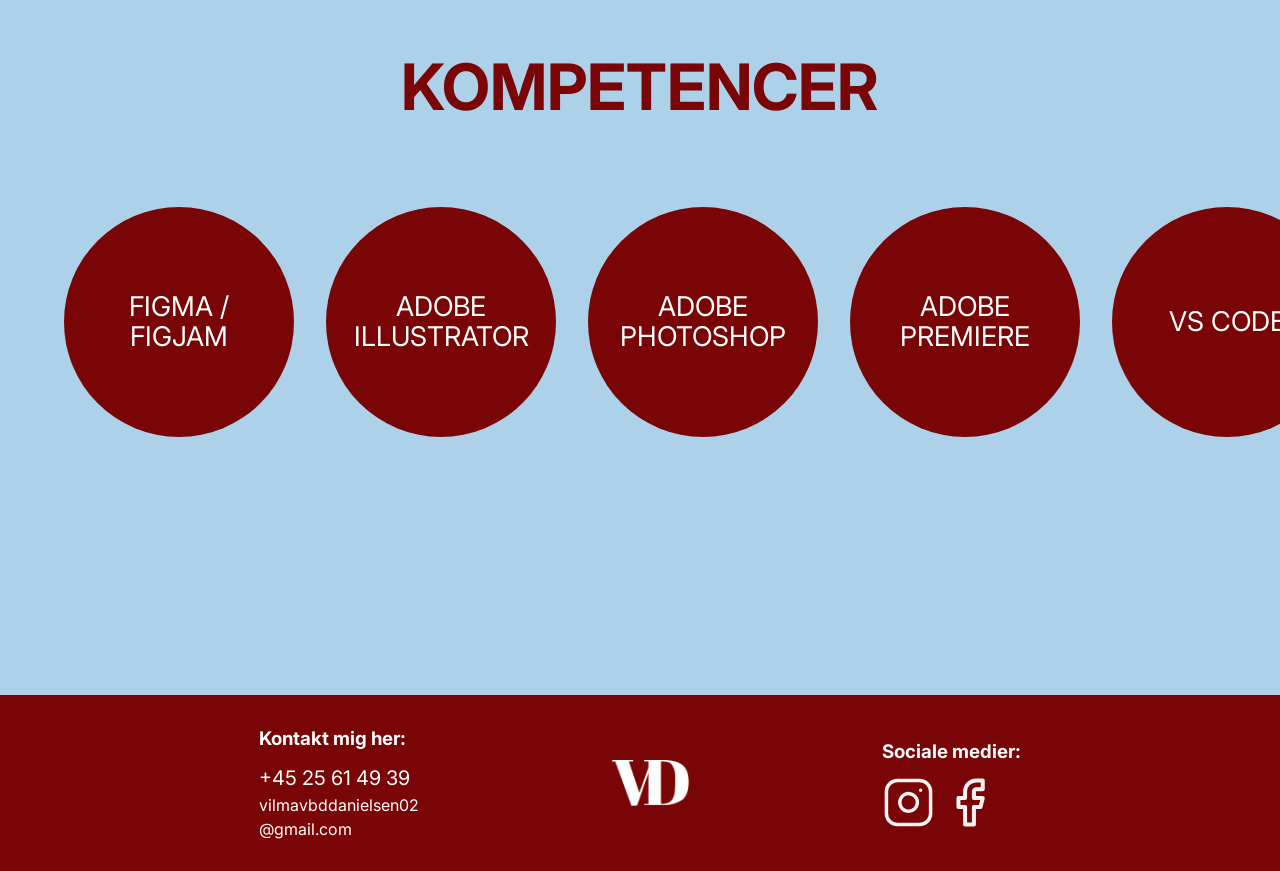
==== commit ed1d7785: "færdig" ====
--- a/ommig.html
+++ b/ommig.html
@@ -25,168 +25,167 @@
 </head>
 
 <body>
+    <header>
+        <nav>
+            <div>
+                <a class="logo-btn" href="index.html"><img src="img/logo.webp" alt="logo"></a>
+            </div>
+            <ul class="menu">
+                <li><a href="index.html">Forside</a></li>
+                <li><a href="ommig.html" class="aktiv">Om mig</a></li>
+                <li><a href="projekter.html">Projekter</a></li>
+            </ul>
 
-    <body>
-        <header>
-            <nav>
-                <div>
-                    <a class="logo-btn" href="index.html"><img src="img/logo.webp" alt="logo"></a>
-                </div>
-                <ul class="menu">
-                    <li><a href="index.html">Forside</a></li>
-                    <li><a href="ommig.html">Om mig</a></li>
-                    <li><a href="projekter.html">Projekter</a></li>
-                </ul>
+            <button class="burger">
+                <span class="line"></span>
+                <span class="line"></span>
+                <span class="line"></span>
+            </button>
+        </nav>
 
-                <button class="burger">
-                    <span class="line"></span>
-                    <span class="line"></span>
-                    <span class="line"></span>
-                </button>
-            </nav>
+    </header>
 
-        </header>
+    <main>
+        <section class="ommigside">
+            <div class="om-overskrifter">
+                <h1>Vilma Danielsen</h1>
+                <h2>Om mig</h2>
+            </div>
+            <!------ Om mig afsnit  ------>
 
-        <main>
-            <section class="ommigside">
-                <div class="om-overskrifter">
-                    <h1>Vilma Danielsen</h1>
-                    <h2>Om mig..</h2>
-                </div>
-                <!------ Om mig afsnit  ------>
+            <div class="omafsnit">
+                <div><img class="om-img" src="img/portrait.webp" alt="portræt"></div>
+                <div class="om-info">
+                    <h3>Multimediedesigner med
+                        sans for detaljer</h3>
+                    <p>Mit navn er Vilma, jeg er 24 år og jeg læser til multimediedesigner på 1. semester på
+                        Erhvervsakademi København, hvor
+                        jeg arbejder med design, webudvikling og digitale løsninger. Jeg trives i uddannelsen da jeg
+                        elsker at udfordre mig selv
+                        kreativt og interesserer mig for både design og det tekniske arbejde bag et website.
+                        <br><br>Jeg
+                        er detaljeorienteret og går op i at skabe løsninger, der både ser gode ud og fungerer
+                        godt
+                        for brugeren. Samtidig er
+                        jeg nysgerrig og motiveret for at lære nye programmer, værktøjer og teknikker. Jeg arbejder
+                        godt
+                        både selvstændigt og
+                        sammen med andre, og jeg synes, det er spændende at udvikle idéer fra start til færdigt
+                        produkt.
+                    </p>
 
-                <div class="omafsnit">
-                    <div><img class="om-img" src="img/portrait.webp" alt="portræt"></div>
-                    <div class="om-info">
-                        <h3>Multimediedesigner med
-                            sans for detaljer</h3>
-                        <p>Mit navn er Vilma, jeg er 24 år og jeg læser til multimediedesigner på 1. semester på
-                            Erhvervsakademi København, hvor
-                            jeg arbejder med design, webudvikling og digitale løsninger. Jeg trives i uddannelsen da jeg
-                            elsker at udfordre mig selv
-                            kreativt og interesserer mig for både design og det tekniske arbejde bag et website.
-                            <br><br>Jeg
-                            er detaljeorienteret og går op i at skabe løsninger, der både ser gode ud og fungerer
-                            godt
-                            for brugeren. Samtidig er
-                            jeg nysgerrig og motiveret for at lære nye programmer, værktøjer og teknikker. Jeg arbejder
-                            godt
-                            både selvstændigt og
-                            sammen med andre, og jeg synes, det er spændende at udvikle idéer fra start til færdigt
-                            produkt.
-                        </p>
-
-                        <!----- knapper i 'om mig'-afsnittet ------>
-                        <div class="omafsnitknapper">
-                            <a class="kontaktknap" href="#">Kontakt</a>
-                            <a class="projekterknap" href="projekter.html">Portfolio</a>
-                        </div>
+                    <!----- knapper i 'om mig'-afsnittet ------>
+                    <div class="omafsnitknapper">
+                        <a class="kontaktknap" href="mailto:vilmavbddanielsen02@gmail.com">Kontakt</a>
+                        <a class="projekterknap" href="projekter.html">Portfolio</a>
                     </div>
                 </div>
-            </section>
+            </div>
+        </section>
 
-            <!------ Uddannelses- og erhverserfaring liste ------>
-            <section class="om-udd">
-                <h2>Uddannelses- og erhverserfaring</h2>
-                <div class="grid_1-1">
-                    <div class="erhverv">
-                        <ul>
-                            <li>Sælger Illums Bolighus <br> August 2024 - nu</li>
-                            <li> Lærervikar & sfo pædagogmedhjælper kobberbakkeskolen afd. Rønnebæk & Sydby <br> februar
-                                2022 - juli 2024</li>
-                            <li>Pædagogmedhjælper Børnehaven De Fire Årstider november <br> 2021-september 2023</li>
+        <!------ Uddannelses- og erhverserfaring liste ------>
+        <section class="om-udd">
+            <h2>Uddannelses- og erhverserfaring</h2>
+            <div class="grid_1-1">
+                <div class="erhverv">
+                    <ul>
+                        <li>Sælger Illums Bolighus <br> August 2024 - nu</li>
+                        <li> Lærervikar & sfo pædagogmedhjælper kobberbakkeskolen afd. Rønnebæk & Sydby <br> februar
+                            2022 - juli 2024</li>
+                        <li>Pædagogmedhjælper Børnehaven De Fire Årstider november <br> 2021-september 2023</li>
 
-                            <li>Omsorgsmedhjælper Autismecenter Storstrøm <br> juli 2021-marts 2023</li>
-                        </ul>
+                        <li>Omsorgsmedhjælper Autismecenter Storstrøm <br> juli 2021-marts 2023</li>
+                    </ul>
+                </div>
+
+                <div class="uddannelse">
+                    <ul>
+                        <li>Multimediedesignuddannelsen Erhvervsakademi København <br>2026-nu</li>
+                        <li>Vordingborg gymnasium & hf <br> 2018-2021</li>
+                    </ul>
+                </div>
+            </div>
+        </section>
+
+
+        <!----- Afsnit om 1. semester  ----->
+        <section>
+            <div class="semester-info">
+                <h2>Hvad har jeg lært på 1. semester?</h2>
+                <p>På 1. semester på multimediedesignuddannelsen på EK har jeg fået erfaring med både design og
+                    kodning
+                    af websites. Jeg har arbejdet med HTML, CSS og JavaScript samt lært at udvikle digitale
+                    løsninger
+                    fra idé og research
+                    til færdigt produkt. <br> <br>
+
+                    Derudover har jeg arbejdet med Figma til prototyper og design, samt fået en større forståelse
+                    for
+                    brugeroplevelse,
+                    responsivt design og visuel kommunikation.
+                    <br><br>Jeg har også lært vigtigheden af samarbejde, feedback og dokumentation gennem hele
+                    designprocessen.
+                    Semesteret har
+                    styrket mine kreative og tekniske kompetencer og givet mig en bedre forståelse for, hvordan man
+                    udvikler
+                    brugervenlige
+                    og visuelle digitale produkter.
+                </p>
+            </div>
+        </section>
+        <!----- kompetencer  -------->
+        <section class="kompetencer">
+
+            <h2>Kompetencer</h2>
+            <div class="grid_1-1-1-1-1">
+                <div class="cirkel">
+                    <p>Figma / figjam</p>
+                </div>
+                <div class="cirkel">
+                    <p>Adobe illustrator</p>
+                </div>
+                <div class="cirkel">
+                    <p>Adobe photoshop</p>
+                </div>
+                <div class="cirkel">
+                    <p>Adobe premiere</p>
+                </div>
+                <div class="cirkel">
+                    <p>Vs Code</p>
+                </div>
+            </div>
+        </section>
+    </main>
+
+
+    <footer>
+        <div class="footer-sektion">
+            <div class="kontaktoplysninger">
+                <h3> Kontakt mig her:</h3>
+                <p>+45 25 61 49 39</p>
+                <a href="mailto:vilmavbddanielsen02@gmail.com">
+                    vilmavbddanielsen02 <br> @gmail.com
+                </a>
+            </div>
+            <div class="logofooter">
+                <a href="index.html"><img src="img/logowhite.webp" alt="logo"></a>
+            </div>
+            <div>
+                <h3>Sociale medier:</h3>
+                <div class="medierikoner">
+                    <div><a href="https://www.instagram.com/vilmabaltzer/" target="_blank"><img src="img/ig-logo.svg"
+                                alt="insta"></a>
                     </div>
-
-                    <div class="uddannelse">
-                        <ul>
-                            <li>Multimediedesignuddannelsen Erhvervsakademi København <br>2026-nu</li>
-                            <li>Vordingborg gymnasium & hf <br> 2018-2021</li>
-                        </ul>
+                    <div><a href="https://www.facebook.com/profile.php?id=100009377991210&locale=da_DK"
+                            target="_blank"><img src="img/fb-logo.svg" alt="fb"></a>
                     </div>
                 </div>
-            </section>
-
-
-            <!----- Afsnit om 1. semester  ----->
-            <section>
-                <div class="semester-info">
-                    <h2>Hvad har jeg lært på 1. semester?</h2>
-                    <p>På 1. semester på multimediedesignuddannelsen på EK har jeg fået erfaring med både design og
-                        kodning
-                        af websites. Jeg har arbejdet med HTML, CSS og JavaScript samt lært at udvikle digitale
-                        løsninger
-                        fra idé og research
-                        til færdigt produkt. <br> <br>
-
-                        Derudover har jeg arbejdet med Figma til prototyper og design, samt fået en større forståelse
-                        for
-                        brugeroplevelse,
-                        responsivt design og visuel kommunikation.
-                        <br><br>Jeg har også lært vigtigheden af samarbejde, feedback og dokumentation gennem hele
-                        designprocessen.
-                        Semesteret har
-                        styrket mine kreative og tekniske kompetencer og givet mig en bedre forståelse for, hvordan man
-                        udvikler
-                        brugervenlige
-                        og visuelle digitale produkter.
-                    </p>
-                </div>
-            </section>
-            <!----- kompetencer  -------->
-            <section class="kompetencer">
-
-                <h2>Kompetencer</h2>
-                <div class="grid_1-1-1-1-1">
-                    <div class="cirkel">
-                        <p>Figma / figjam</p>
-                    </div>
-                    <div class="cirkel">
-                        <p>Adobe illustrator</p>
-                    </div>
-                    <div class="cirkel">
-                        <p>Adobe photoshop</p>
-                    </div>
-                    <div class="cirkel">
-                        <p>Adobe premiere</p>
-                    </div>
-                    <div class="cirkel" s>
-                        <p>Vs Code</p>
-                    </div>
-                </div>
-            </section>
-        </main>
-
-
-        <footer>
-            <div class="footer-sektion">
-                <div class="kontaktoplysninger">
-                    <h3> Kontakt mig her:</h3>
-                    <p>+45 25 61 49 39</p>
-                    <a href="vilmavbddanielsen02@gmail.com">vilmavbddanielsen02 <br>@gmail.com</a>
-                </div>
-                <div class="logofooter">
-                    <a href="index.html"><img src="img/logowhite.webp" alt="logo"></a>
-                </div>
-                <div>
-                    <h3>Sociale medier:</h3>
-                    <div class="medierikoner">
-                        <div><a href="https://www.instagram.com/vilmabaltzer/"><img src="img/ig-logo.svg"
-                                    alt="insta"></a>
-                        </div>
-                        <div><a href="https://www.facebook.com/profile.php?id=100009377991210&locale=da_DK"><img
-                                    src="img/fb-logo.svg" alt="fb"></a>
-                        </div>
-                    </div>
-                </div>
-
             </div>
 
-        </footer>
-        <script src="menu.js"></script>
-    </body>
+        </div>
+
+    </footer>
+    <script src="menu.js"></script>
 
 
 
--- a/custom.css
+++ b/custom.css
@@ -17,7 +17,7 @@
   --cta-text-transform: uppercase;
 
   /* Headlines (size)*/
-  --font-h1-size: clamp(6rem, 16.5vw, 17.5rem);
+  --font-h1-size: clamp(6rem, 16.5vw, 18.5rem);
   --font-h2-size: 64px;
   --font-h3-size: 24px;
 
--- a/layout.css
+++ b/layout.css
@@ -7,11 +7,6 @@
   top: 0; /*den sticker fra top 0*/
   z-index: 10;
   display: flex;
-}
-
-.logoimg {
-  width: 77px;
-  height: 46px;
 }
 
 /**************** Menu ***************/
--- a/style.css
+++ b/style.css
@@ -101,8 +101,8 @@
   height: 60px;
 }
 .logo-btn img {
-  width: 45px;
-  height: 27px;
+  width: 4rem;
+  height: auto;
   margin: 15px;
 }
 
@@ -183,7 +183,7 @@
 /*selve menuboksen der folder sig ud*/
 nav.active .menu {
   display: block;
-  background-color: var(--color-bg);
+  background-color: white;
   position: absolute;
   top: 0; /* hvor langt nede skal starte*/
   border: 2px solid var(--color-red);
@@ -211,7 +211,7 @@
   font-size: clamp(5rem, 14vw, 17.5rem);
   line-height: 0.75;
   color: var(--color-headline-bg);
-  letter-spacing: 2%;
+  letter-spacing: 0.2rem;
 
   z-index: 3;
 }
@@ -324,7 +324,7 @@
 }
 
 .om-overskrifter h2 {
-  padding-left: 180px;
+  padding-left: 45%;
   font-size: clamp(1.875rem, 5vw, 6rem);
 }
 
@@ -377,12 +377,6 @@
   text-align: center;
 }
 
-/* .footerline {
-  height: 20px;
-  width: 2px;
-  color: white;
-  justify-self: center;
-} */
 .grid_1-1 {
   margin-top: 50px;
   margin-inline: 50px;
@@ -395,6 +389,10 @@
   width: 95%;
 }
 
+.grid_1-1 ul {
+  justify-self: center;
+}
+
 /** lært på 1. semester afsnit */
 .semester-info {
   text-align: center;
@@ -409,31 +407,30 @@
   margin-block: 90px 30px;
 }
 
-/* mine kompetenxer */
+/*  kompetencer */
+
+.kompetencer {
+  padding: 4rem 1.5rem;
+}
+
 .kompetencer h2 {
   text-align: center;
   color: var(--color-text);
-  font-size: 36px;
-  margin-top: 90px;
-}
-
-.grid_1-1-1-1-1 div {
-  background-color: var(--color-red);
-  width: 85px;
-  height: 85px;
-  border-radius: 50%;
-  margin-inline-start: 5px;
-  margin-top: 20px;
-}
-
-.grid_1-1-1-1-1 p {
-  color: white;
-  font-size: 12px;
+  font-size: 2.25rem;
+  text-transform: uppercase;
+  margin-bottom: 3rem;
+}
+
+.grid_1-1-1-1-1 {
+  display: grid;
+  grid-template-columns: repeat(2, 1fr);
+  gap: 1.5rem;
+  justify-items: center;
 }
 
 .cirkel {
-  width: 200px;
-  aspect-ratio: 1/1;
+  width: 140px;
+  aspect-ratio: 1 / 1;
 
   background-color: var(--color-red);
   border-radius: 50%;
@@ -442,10 +439,15 @@
   justify-content: center;
   align-items: center;
 
-  color: white;
   text-align: center;
-  font-size: 1.1rem;
+  padding: 1rem;
+}
+
+.cirkel p {
+  color: white;
+  font-size: 1rem;
   line-height: 1.1;
+  text-transform: uppercase;
 }
 
 /***************** mine projekter s. 3 *******************/
@@ -480,11 +482,11 @@
 
 .mineprojekter h2 {
   text-align: center;
-  font-size: 32px;
+  font-size: clamp(36px, 4vw, 56px);
   margin-bottom: 10px;
   font-weight: bold;
   color: var(--color-text);
-  margin-top: 50px;
+  margin-top: 100px;
 }
 
 .projekt-kort {
@@ -508,8 +510,10 @@
 }
 
 .projekt-kort img {
-  width: 90%;
+  width: 100%;
   display: block;
+  aspect-ratio: 1 / 1;
+  object-fit: cover;
   justify-self: center;
   margin-top: 20px;
   border: 1px solid black;
@@ -544,7 +548,7 @@
 
 /****** pop over på forsiden ****/
 
-[popover] {
+.popup {
   padding: 1rem;
   margin-top: 50px;
   max-height: 80%;
@@ -557,7 +561,7 @@
   justify-self: center;
 }
 
-[popover] button {
+.popup button {
   position: sticky;
   top: 0;
   justify-self: end;
@@ -583,17 +587,40 @@
 
 /**** styling af åbne artikler ********************/
 
+/* knap til websites */
+.website {
+  display: inline-block;
+  background: var(--color-red);
+  color: white;
+  padding: 10px 20px;
+  font-size: 16px;
+  text-decoration: none;
+  border-radius: 5px;
+  box-shadow: 0 4px 8px rgba(0, 0, 0, 0.2);
+}
+
+.temapopover img {
+  aspect-ratio: unset;
+}
+
 /* projekt 2*/
 
 #projekt-kort2_popover {
-  background-color: var(--color-bg);
+  background-color: #c0e6ff;
+  border: 3px solid var(--color-red);
 }
 
 #projekt-kort2_popover h1 {
-  font-size: 36px;
+  font-size: clamp(36px, 10vw, 70px);
+  background-color: var(--color-red);
   font-family: var(--font-h1-family);
-  color: var(--color-text);
+  letter-spacing: 0.2rem;
+  font-weight: normal;
+  text-transform: uppercase;
+  color: white;
   margin-bottom: 30px;
+
+  text-align: center;
 }
 
 #projekt-kort2_popover h2 {
@@ -609,14 +636,21 @@
 /* projekt 3*/
 
 #projekt-kort3_popover {
-  background-color: var(--color-bg);
+  background-color: #c0e6ff;
+  border: 3px solid var(--color-red);
 }
 
 #projekt-kort3_popover h1 {
-  font-size: 36px;
+  font-size: clamp(36px, 10vw, 70px);
+  background-color: var(--color-red);
   font-family: var(--font-h1-family);
-  color: var(--color-text);
+  letter-spacing: 0.2rem;
+  font-weight: normal;
+  text-transform: uppercase;
+  color: white;
   margin-bottom: 30px;
+
+  text-align: center;
 }
 
 #projekt-kort3_popover h2 {
@@ -632,14 +666,21 @@
 /* projekt 4*/
 
 #projekt-kort4_popover {
-  background-color: var(--color-bg);
+  background-color: #c0e6ff;
+  border: 3px solid var(--color-red);
 }
 
 #projekt-kort4_popover h1 {
-  font-size: 36px;
+  font-size: clamp(36px, 10vw, 70px);
+  background-color: var(--color-red);
   font-family: var(--font-h1-family);
-  color: var(--color-text);
+  text-transform: uppercase;
+  letter-spacing: 0.2rem;
+  font-weight: normal;
+  color: white;
   margin-bottom: 30px;
+
+  text-align: center;
 }
 
 #projekt-kort4_popover h2 {
@@ -655,14 +696,21 @@
 /* projekt 5*/
 
 #projekt-kort5_popover {
-  background-color: var(--color-bg);
+  background-color: #c0e6ff;
+  border: 3px solid var(--color-red);
 }
 
 #projekt-kort5_popover h1 {
-  font-size: 36px;
+  font-size: clamp(36px, 10vw, 70px);
+  background-color: var(--color-red);
   font-family: var(--font-h1-family);
-  color: var(--color-text);
+  text-transform: uppercase;
+  letter-spacing: 0.2rem;
+  font-weight: normal;
+  color: white;
   margin-bottom: 30px;
+
+  text-align: center;
 }
 
 #projekt-kort5_popover h2 {
@@ -675,7 +723,7 @@
   font-size: 16px;
 }
 
-/*************************** scroll funktioner ********************************/
+/*************************** animationer / scroll funktioner ********************************/
 
 /* scroll i toppen*/
 html::before {
@@ -695,6 +743,118 @@
   }
 }
 
+/*****animationer forside *******/
+
+/* gardin effekt på om mig teaser forside */
+.ommigteaser {
+  animation: gardin ease-out both 2s;
+  animation-timeline: view();
+  animation-range: 5% 40%;
+}
+
+@keyframes gardin {
+  from {
+    opacity: 0;
+    clip-path: inset(0 100% 0 0);
+  }
+
+  to {
+    opacity: 1;
+    clip-path: inset(0 0 0 0);
+  }
+}
+
+.indexgrid_1-2 {
+  animation: appear-1 ease-out both 2s;
+  animation-timeline: view();
+  animation-range: 10% 40%;
+}
+
+@keyframes appear-1 {
+  from {
+    /* Elementet starter usynligt */
+    opacity: 0;
+    /* Flytter elementet 20% af skærmbredden mod højre */
+    translate: 20vw;
+
+    /* Drejer elementet 10 grader mod højre */
+    rotate: 10deg;
+  }
+}
+
+/* slide in uddanelses og erhvervserfaring */
+.om-udd {
+  animation: gardin-hoejre ease-out both;
+  animation-timeline: view();
+  animation-range: 5% 30%;
+}
+
+@keyframes gardin-hoejre {
+  from {
+    opacity: 0;
+
+    /* starter ude til højre */
+    translate: 10vw;
+
+    /* skjult som et gardin */
+    clip-path: inset(0 100% 0 0);
+  }
+
+  to {
+    opacity: 1;
+
+    /* ender på normal position */
+    translate: 0;
+
+    /* hele elementet vises */
+    clip-path: inset(0 0 0 0);
+  }
+}
+
+.mineprojekter article {
+  animation: gardin-hoejre ease-out both;
+  animation-timeline: view();
+  animation-range: 5% 30%;
+}
+
+@keyframes gardin-hoejre {
+  from {
+    opacity: 0;
+
+    /* starter ude til højre */
+    translate: 10vw;
+
+    /* skjult som et gardin */
+    clip-path: inset(0 100% 0 0);
+  }
+
+  to {
+    opacity: 1;
+
+    /* ender på normal position */
+    translate: 0;
+
+    /* hele elementet vises */
+    clip-path: inset(0 0 0 0);
+  }
+}
+
+.cirkel {
+  animation: eyebrowMove 2s infinite ease-in-out;
+}
+
+@keyframes eyebrowMove {
+  0% {
+    transform: translateY(0);
+  }
+  50% {
+    transform: translateY(-10px); /* løfter brynet */
+  }
+  100% {
+    transform: translateY(0);
+  }
+}
+
 /**********************************************************/
 /******************* footer *****************************/
 
@@ -708,7 +868,7 @@
 
 footer p {
   color: white;
-  font-size: 20;
+  font-size: 20px;
 }
 
 .logofooter {
@@ -728,14 +888,40 @@
 }
 
 /*************************************************************************/
-/************************** desktop ********************************************/
+/*********************************************************************** desktop *****************************************************************************************/
 
 @media (min-width: 1200px) {
   /* menu */
-  nav ul {
+  header {
+    height: 100px;
+  }
+  .burger {
+    display: none;
+  }
+
+  .menu {
+    font-weight: bold;
+    font-size: 24px;
+    text-transform: uppercase;
     display: flex;
-    justify-content: flex-end;
-    align-items: center;
+    list-style: none;
+    margin-left: auto;
+    gap: 20px;
+    margin-right: 30px;
+  }
+
+  /* hover effekt på menupunkter*/
+  .menu a {
+    transition: 0.3s;
+  }
+
+  .menu a:hover {
+    transform: translateY(-3px);
+  }
+
+  /* underline den side man er på*/
+  .menu a.aktiv {
+    text-decoration: underline;
   }
 
   /***************** forside ********************/
@@ -752,7 +938,7 @@
     grid-column: 1/-1;
     font-size: var(--font-h1-size);
     max-width: 1200px;
-    letter-spacing: 2%;
+    letter-spacing: 0.2rem;
   }
 
   .indexvilma {
@@ -776,7 +962,8 @@
 
   .ommigteaser p,
   .indexgrid_1-2 p,
-  .om-info p {
+  .om-info p,
+  .semester-info p {
     font-size: 24px;
     font-family: var(--font-text-family);
   }
@@ -784,7 +971,7 @@
   .ommigteaser h2,
   .indexgrid_1-2 h2,
   .om-info h3,
-  .om-udd h2 {
+  .semester-info h2 {
     font-size: 36px;
     font-family: var(--font-text-family);
   }
@@ -818,7 +1005,8 @@
   .ommigteaser a,
   .indexprojektknap,
   .kontaktknap,
-  .projekterknap {
+  .projekterknap,
+  .website {
     padding: 10px 65px;
     font-size: 20px;
     transition: all 0.1s ease;
@@ -832,7 +1020,8 @@
   .kontaktknap:hover,
   .ommigteaser a:hover,
   .indexprojektknap:hover,
-  .projekterknap:hover {
+  .projekterknap:hover,
+  .website:hover {
     transform: translateY(-3px);
     box-shadow: 0 8px 16px rgba(0, 0, 0, 0.3);
     background-color: #7a0000;
@@ -846,4 +1035,132 @@
     padding: 50px;
     justify-content: center;
   }
-}
+
+  .om-udd {
+    font-size: 20px;
+    font-family: var(--font-text-family);
+  }
+  .om-udd h2 {
+    text-transform: uppercase;
+    font-size: 64px;
+    font-weight: 400;
+  }
+
+  /* semester */
+
+  .semester-info {
+    margin-inline: 12%;
+    margin-block: 10%;
+  }
+
+  .semester-info h2 {
+    margin-bottom: 50px;
+  }
+
+  /*** kompetencer ***/
+  .kompetencer {
+    padding: 8rem 4rem;
+  }
+
+  .kompetencer h2 {
+    font-size: 4rem;
+    margin-bottom: 5rem;
+  }
+
+  .grid_1-1-1-1-1 {
+    grid-template-columns: repeat(5, 1fr);
+    gap: 2rem;
+  }
+
+  .cirkel {
+    width: 230px;
+    padding: 2rem;
+  }
+
+  .cirkel p {
+    font-size: 1.7rem;
+  }
+
+  /************************************** mine projekter desktop *************************************/
+
+  .projekthero {
+    display: grid;
+    grid-template-columns: 1fr 1fr;
+    align-items: center;
+    min-height: 700px;
+  }
+
+  .projekthero h1 {
+    font-size: clamp(200px, 22vw, 1000px);
+  }
+
+  .circle {
+    width: 900px;
+    right: -5%;
+    top: 2%;
+  }
+
+  .projekt-kort {
+    display: grid;
+    grid-template-columns: 1fr 1.5fr;
+    align-items: center;
+    padding: 35px;
+    margin: 90px auto;
+    max-width: 850px;
+    min-height: 330px;
+  }
+
+  .kvadrat {
+    width: 100%;
+    max-width: 400px;
+    height: auto;
+    aspect-ratio: 1 / 1;
+    object-fit: cover;
+    border: 1px solid var(--color-red);
+  }
+
+  .projekt-kort h3 {
+    font-size: 36px;
+    margin-bottom: 45px;
+  }
+
+  .projekt-kort p {
+    font-size: 20px;
+    line-height: 2rem;
+    margin-bottom: 45px;
+  }
+
+  .projekt-kort button {
+    grid-column: 2;
+    font-size: 22px;
+  }
+
+  /**** styling af åbne artikler desktop *******/
+
+  .sektion {
+    display: grid;
+    grid-template-columns: 1fr 1fr;
+    gap: 80px;
+    align-items: center;
+  }
+
+  /* nth-of-type(even) vælger hver anden sektion
+   (even=lige numre) og ignorerer andre elementer
+   som h1 og links */
+  .sektion:nth-of-type(even) img {
+    order: 2;
+  }
+
+  .popup {
+    padding: 3rem;
+    max-width: 1100px;
+  }
+
+  .projekt-kort img {
+    border: 1px solid var(--color-red);
+  }
+
+  .footer-sektion {
+    padding-inline: 20%;
+  }
+}
